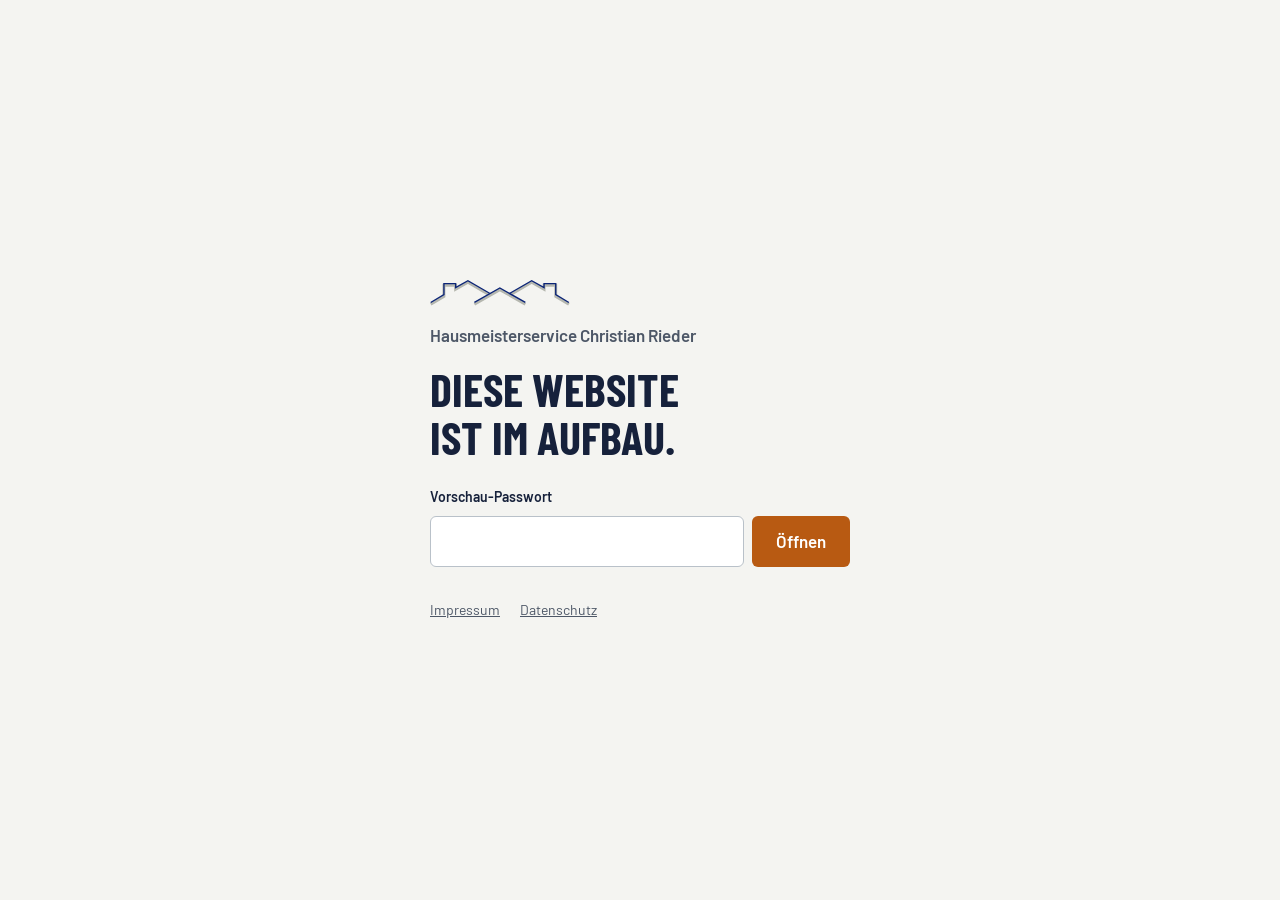
==== index.html @ c17fe30c "Grünpflege: kleinere Gartenarbeiten ergänzt (Beete, Kiesstreifen, Rasenkanten) Co-Authored-By: Claud" ====
<!DOCTYPE html>
<html lang="de">
<head>
  <meta charset="UTF-8">
  <meta name="viewport" content="width=device-width, initial-scale=1, viewport-fit=cover">
  <title>Hausmeisterservice Christian Rieder – Sonthofen</title>
  <!-- VORSCHAU-MODUS: Seite ist hinter der Sperrseite und nicht in Google. Zum Freischalten: noindex-Zeile und Sperrseite entfernen (siehe README). -->
  <meta name="robots" content="noindex, nofollow">
  <script>
    (function () {
      var root = document.documentElement;
      // Sperrseite: einmal entsperrt, merkt sich der Browser das
      try { if (localStorage.getItem("preview-ok") !== "1") root.classList.add("locked"); }
      catch (e) { root.classList.add("locked"); }
      // Saison vor dem ersten Zeichnen setzen: Oktober = Vorsaison Winter, Nov–März = Winter, April–Sept. = Sommer
      var m = new Date().getMonth() + 1;
      root.dataset.season = m === 10 ? "pre" : (m >= 11 || m <= 3) ? "winter" : "summer";
    })();
  </script>
  <meta name="description" content="Christian Rieder, Hausmeisterservice in Sonthofen: Winterdienst, Grünpflege, Hausmeisterdienste, Objektbetreuung sowie Be- und Entsorgung. Fester Ansprechpartner vor Ort.">
  <link rel="canonical" href="https://hausmeister-rieder.de/">
  <meta property="og:type" content="website">
  <meta property="og:locale" content="de_DE">
  <meta property="og:title" content="Hausmeisterservice Christian Rieder – Sonthofen">
  <meta property="og:description" content="Winterdienst, Grünpflege, Hausmeisterdienste und Objektbetreuung in Sonthofen. Fester Ansprechpartner vor Ort.">
  <meta property="og:url" content="https://hausmeister-rieder.de/">
  <meta name="theme-color" content="#283764">
  <link rel="icon" href="img/favicon.svg" type="image/svg+xml">
  <link rel="preload" href="fonts/barlow-condensed-latin-700-normal.woff2" as="font" type="font/woff2" crossorigin>
  <link rel="preload" href="fonts/barlow-latin-800-normal.woff2" as="font" type="font/woff2" crossorigin>
  <link rel="preload" href="fonts/barlow-latin-400-normal.woff2" as="font" type="font/woff2" crossorigin>
  <link rel="stylesheet" href="css/style.css?v=20261015c">
  <script type="application/ld+json">
  {
    "@context": "https://schema.org",
    "@type": "HomeAndConstructionBusiness",
    "name": "Hausmeisterservice Christian Rieder",
    "founder": { "@type": "Person", "name": "Christian Rieder" },
    "url": "https://hausmeister-rieder.de/",
    "telephone": "+49 1523 1821919",
    "email": "info@hausmeister-rieder.de",
    "address": {
      "@type": "PostalAddress",
      "streetAddress": "Vordere Burgauffahrt 11",
      "postalCode": "87527",
      "addressLocality": "Sonthofen",
      "addressRegion": "Bayern",
      "addressCountry": "DE"
    },
    "areaServed": ["Sonthofen", "Hofen"],
    "knowsAbout": ["Hausmeisterdienste", "Winterdienst", "Grünpflege", "Objektbetreuung", "Entrümpelung"]
  }
  </script>
</head>
<body>

<!-- Wiederverwendbare Symbole -->
<svg class="sprite" width="0" height="0" style="position:absolute" aria-hidden="true">
  <symbol id="i-phone" viewBox="0 0 24 24"><path fill="currentColor" d="M6.6 10.8a15.1 15.1 0 0 0 6.6 6.6l2.2-2.2a1 1 0 0 1 1-.25 11.4 11.4 0 0 0 3.6.57 1 1 0 0 1 1 1V20a1 1 0 0 1-1 1A17 17 0 0 1 3 4a1 1 0 0 1 1-1h3.5a1 1 0 0 1 1 1c0 1.25.2 2.45.57 3.57a1 1 0 0 1-.25 1z"/></symbol>
  <symbol id="i-mail" viewBox="0 0 24 24"><path fill="currentColor" d="M20 4H4a2 2 0 0 0-2 2v12a2 2 0 0 0 2 2h16a2 2 0 0 0 2-2V6a2 2 0 0 0-2-2zm0 4-8 5-8-5V6l8 5 8-5z"/></symbol>
  <symbol id="check" viewBox="0 0 24 24"><path fill="none" stroke="currentColor" stroke-width="3" stroke-linecap="round" stroke-linejoin="round" d="M4.5 12.5c1.6 1.4 3 3 4.2 5.1C11.6 11.4 15 7.6 20 4.6"/></symbol>
</svg>

<!-- Sperrseite (Vorschau-Modus) -->
<div id="gate" role="dialog" aria-labelledby="gate-title">
  <div class="gate-box">
    <img class="gate-roofs" src="img/logo-roofs.svg" alt="" width="164" height="30">
    <p class="gate-name">Hausmeisterservice Christian Rieder</p>
    <h1 id="gate-title">Diese Website ist im Aufbau.</h1>
    <form id="gate-form" autocomplete="off">
      <label for="gate-pw">Vorschau-Passwort</label>
      <div class="gate-row">
        <input id="gate-pw" type="password" required>
        <button class="btn btn-call" type="submit">Öffnen</button>
      </div>
      <p id="gate-msg" class="gate-msg" hidden>Das Passwort stimmt nicht.</p>
    </form>
    <nav class="gate-legal" aria-label="Rechtliches"><a href="impressum.html">Impressum</a><a href="datenschutz.html">Datenschutz</a></nav>
  </div>
</div>

<header class="top">
  <a class="logo" href="/" aria-label="Hausmeisterservice Christian Rieder, zur Startseite">
    <img class="logo-roofs" src="img/logo-roofs.svg" alt="" width="164" height="30">
    <span class="logo-word">Hausmeisterservice</span>
    <span class="logo-name">Christian Rieder</span>
  </a>
  <nav class="links" aria-label="Hauptnavigation">
    <a href="#leistungen">Leistungen</a>
    <a href="#ablauf">Ablauf</a>
    <a href="#sonthofen">Sonthofen</a>
    <a href="#kontakt">Kontakt</a>
  </nav>
  <a class="top-phone" href="tel:+4915231821919"><small>Direkt anrufen</small>01523 1821919</a>
</header>

<main>
  <section class="hero">
    <div>
      <p class="eyebrow">
        <span class="s-winter">Winterdienst in Sonthofen</span>
        <span class="s-pre">Jetzt den Winterdienst vereinbaren</span>
        <span class="s-summer">Grünpflege in Sonthofen</span>
      </p>
      <h1>Ihr Hausmeister<em>in Sonthofen.</em></h1>
      <p class="hero-lead">Ich bin Christian Rieder und kümmere mich in Sonthofen um Häuser, Gärten und Einfahrten, vom Winterdienst bis zur Heckenpflege.</p>
      <div class="actions">
        <a class="btn btn-call" href="tel:+4915231821919"><svg aria-hidden="true"><use href="#i-phone"/></svg>Jetzt anrufen</a>
        <a class="btn btn-ghost" href="#leistungen">Leistungen ansehen</a>
      </div>
      <ul class="facts">
        <li>Seit 2015 in Sonthofen im Einsatz</li>
        <li>Fester Ansprechpartner</li>
        <li>Winterdienst 7 Tage die Woche</li>
        <li>Angebot nach Besichtigung</li>
      </ul>
    </div>
    <aside class="hero-card" aria-label="Kontakt">
      <dl>
        <div><dt>Telefon</dt><dd><a href="tel:+4915231821919">01523 1821919</a></dd></div>
        <div><dt>E-Mail</dt><dd><a href="mailto:info@hausmeister-rieder.de">info@hausmeister-rieder.de</a></dd></div>
      </dl>
      <p class="note">
        <span class="s-winter">Im Winter bin ich früh unterwegs. Wenn ich gerade räume, rufe ich zurück.</span>
        <span class="s-pre">Für den kommenden Winter nehme ich jetzt noch Objekte in Sonthofen auf.</span>
        <span class="s-summer">Wenn ich gerade im Einsatz bin, rufe ich zurück.</span>
      </p>
    </aside>
  </section>

  <!-- Der Grünten (Hausberg von Sonthofen) als Skizze: Jägerdenkmal links, Sendemast rechts -->
  <figure class="gruenten">
    <img src="img/gruenten.webp" alt="" width="1600" height="258" decoding="async">
  </figure>

  <section class="block" id="leistungen">
    <div class="section-head">
      <h2>Meine Leistungen</h2>
      <p>Jedes Grundstück ist anders. Deshalb schaue ich mir Ihr Objekt vor Ort an und mache Ihnen danach ein Angebot, das zu Fläche und Aufwand passt.</p>
    </div>

    <div class="protocol">
      <div class="protocol-head">
        <p class="protocol-title">Leistungsprotokoll</p>
        <dl class="protocol-fields">
          <div><dt>Ort</dt><dd>Sonthofen</dd></div>
        </dl>
      </div>
      <ol class="protocol-rows">
        <li class="prow" data-months="11,12,1,2,3,4">
          <svg class="tick" aria-hidden="true"><use href="#check"/></svg>
          <div class="prow-main">
            <h3>Winterdienst</h3>
            <p>Räumen von Gehwegen, Zufahrten und Parkplätzen, 7 Tage die Woche. Mit Vertrag bin ich bei Schneefall schnell vor Ort. Streuen auf Wunsch, wird gesondert berechnet. Am besten vor Saisonbeginn vereinbaren.</p>
          </div>
          <p class="prow-season"><span class="now">jetzt</span>Nov – Apr</p>
        </li>
        <li class="prow" data-months="4,5,6,7,8,9,10">
          <svg class="tick" aria-hidden="true"><use href="#check"/></svg>
          <div class="prow-main">
            <h3>Grünpflege</h3>
            <p>Rasenmähen mit Kantenschnitt, Hecken-, Baum- und Formschnitt, Beetpflege, Laub und Grünschnitt-Entsorgung. Dazu kleinere Gartenarbeiten wie Beete anlegen, Kiesstreifen und Rasenkanten.</p>
          </div>
          <p class="prow-season"><span class="now">jetzt</span>Apr – Okt</p>
        </li>
        <li class="prow" data-months="all">
          <svg class="tick" aria-hidden="true"><use href="#check"/></svg>
          <div class="prow-main">
            <h3>Hausmeisterdienste</h3>
            <p>Kleinreparaturen, Montagen, Kontrollgänge, Mülltonnen raus- und reinstellen.</p>
          </div>
          <p class="prow-season">ganzjährig</p>
        </li>
        <li class="prow" data-months="all">
          <svg class="tick" aria-hidden="true"><use href="#check"/></svg>
          <div class="prow-main">
            <h3>Objektbetreuung</h3>
            <p>Hausbegehungen mit Protokoll, Treppenhausreinigung, Schlüsselübergabe für Ferienwohnungen.</p>
          </div>
          <p class="prow-season">ganzjährig</p>
        </li>
        <li class="prow" data-months="all">
          <svg class="tick" aria-hidden="true"><use href="#check"/></svg>
          <div class="prow-main">
            <h3>Be- &amp; Entsorgung</h3>
            <p>Entrümpelung von Keller, Dachboden und Garage, Abtransport zum Wertstoffhof, Materialtransporte.</p>
          </div>
          <p class="prow-season">ganzjährig</p>
        </li>
      </ol>
      <div class="protocol-foot">
        <p>Preis: nach Besichtigung vor Ort</p>
      </div>
    </div>
  </section>

  <section class="block tight" id="ablauf">
    <div class="section-head">
      <h2>So läuft es ab</h2>
      <p>Vom ersten Anruf bis zum Angebot in drei Schritten.</p>
    </div>
    <ol class="steps">
      <li><h3>Anrufen</h3><p>Sie erzählen mir kurz, worum es geht und wo das Objekt liegt.</p></li>
      <li><h3>Besichtigung</h3><p>Ich schaue mir Grundstück oder Gebäude vor Ort an, und wir klären alle Details.</p></li>
      <li><h3>Angebot</h3><p>Sie bekommen von mir ein Angebot, das zu Ihrem Objekt passt. Einmalig oder regelmäßig.</p></li>
    </ol>
  </section>

  <section class="block tight">
    <div class="section-head">
      <h2>Für wen ich arbeite</h2>
      <p>Vom Einfamilienhaus bis zur Wohnanlage: Ich passe den Umfang an das Objekt an, nicht umgekehrt.</p>
    </div>
    <div class="audience">
      <div class="aud"><h3>Ferienwohnungen</h3><p>Schlüsselübergabe, Kontrollgänge zwischen den Gästen und Winterdienst, auch wenn Sie selbst nicht vor Ort sind.</p></div>
      <div class="aud"><h3>Hausverwaltungen</h3><p>Ein fester Ansprechpartner, regelmäßige Betreuung per Vertrag und Protokolle für Ihre Objekte in Sonthofen.</p></div>
      <div class="aud"><h3>Privathaushalte</h3><p>Rasen, Hecke, Schnee oder die Lampe im Flur. Auch kleine Aufträge übernehme ich.</p></div>
      <div class="aud"><h3>Gewerbe</h3><p>Außenanlagen, Parkplätze und Zufahrten gepflegt und im Winter rechtzeitig geräumt.</p></div>
    </div>
  </section>

  <section class="block tight" id="sonthofen">
    <div class="area">
      <div>
        <h2>Unterwegs in Sonthofen</h2>
        <ul class="towns">
          <li class="home">Sonthofen</li>
          <li>Hofen</li>
          <li>nähere Umgebung</li>
        </ul>
      </div>
      <div class="area-text">
        <p><strong>Ich arbeite in Sonthofen, der südlichsten Stadt Deutschlands.</strong> Kurze Wege heißen schnelle Einsätze, gerade im Winter, wenn morgens geräumt sein muss.</p>
        <p>Ihr Objekt liegt etwas weiter weg? Rufen Sie an. Ob sich die Anfahrt lohnt, klären wir dann direkt am Telefon.</p>
      </div>
    </div>
  </section>

  <section class="block tight" id="kontakt">
    <div class="contact">
      <div>
        <h2>Kurz anrufen, dann klären wir das.</h2>
        <p class="lead">Am schnellsten erreichen Sie mich telefonisch. Gern auch per E-Mail mit ein paar Sätzen zu Ihrem Objekt.</p>
        <div class="actions">
          <a class="btn btn-call" href="tel:+4915231821919"><svg aria-hidden="true"><use href="#i-phone"/></svg>Anrufen</a>
          <a class="btn btn-ghost" href="mailto:info@hausmeister-rieder.de?subject=Anfrage%20%C3%BCber%20die%20Website"><svg aria-hidden="true"><use href="#i-mail"/></svg>E-Mail schreiben</a>
        </div>
      </div>
      <dl>
        <div><dt>Telefon</dt><dd><a href="tel:+4915231821919">01523 1821919</a></dd></div>
        <div><dt>E-Mail</dt><dd><a href="mailto:info@hausmeister-rieder.de">info@hausmeister-rieder.de</a></dd></div>
        <div><dt>Anschrift</dt><dd class="small">Christian Rieder<br>Vordere Burgauffahrt 11<br>87527 Sonthofen</dd></div>
      </dl>
    </div>
  </section>
</main>

<footer class="site">
  <span>© <span id="year">2026</span> Hausmeisterservice Christian Rieder · Sonthofen</span>
  <nav aria-label="Rechtliches"><a href="impressum.html">Impressum</a><a href="datenschutz.html">Datenschutz</a></nav>
</footer>

<div class="callbar">
  <a class="btn btn-call" href="tel:+4915231821919"><svg aria-hidden="true"><use href="#i-phone"/></svg>Anrufen</a>
  <a class="btn btn-ghost" href="mailto:info@hausmeister-rieder.de?subject=Anfrage%20%C3%BCber%20die%20Website"><svg aria-hidden="true"><use href="#i-mail"/></svg>E-Mail</a>
</div>

<script>
  // Leistungen, die gerade Saison haben, im Protokoll mit „jetzt“ markieren
  const month = new Date().getMonth() + 1;
  for (const row of document.querySelectorAll(".prow")) {
    const months = row.dataset.months;
    if (months !== "all" && months.split(",").map(Number).includes(month)) row.classList.add("in-season");
  }
  document.getElementById("year").textContent = new Date().getFullYear();

  // Sperrseite: einfacher Hash, damit das Passwort nicht im Klartext im Quelltext steht.
  // Kein echter Zugriffsschutz – hält nur zufällige Besucher fern.
  const GATE_HASH = 1290934104; // Passwort ändern: siehe README
  const hash = s => [...s].reduce((h, c) => Math.imul(h ^ c.charCodeAt(0), 16777619) >>> 0, 2166136261);
  document.getElementById("gate-form").addEventListener("submit", e => {
    e.preventDefault();
    const pw = document.getElementById("gate-pw").value.trim();
    if (hash(pw) === GATE_HASH) {
      try { localStorage.setItem("preview-ok", "1"); } catch (err) {}
      document.documentElement.classList.remove("locked");
    } else {
      document.getElementById("gate-msg").hidden = false;
    }
  });
</script>
</body>
</html>
---- css/style.css ----
/* Schriften lokal gehostet (keine Verbindung zu Google, DSGVO) – Lizenz: fonts/OFL.txt */
@font-face { font-family: "Barlow"; font-weight: 400; font-style: normal; font-display: swap; src: url("../fonts/barlow-latin-400-normal.woff2") format("woff2"); }
@font-face { font-family: "Barlow"; font-weight: 500; font-style: normal; font-display: swap; src: url("../fonts/barlow-latin-500-normal.woff2") format("woff2"); }
@font-face { font-family: "Barlow"; font-weight: 600; font-style: normal; font-display: swap; src: url("../fonts/barlow-latin-600-normal.woff2") format("woff2"); }
@font-face { font-family: "Barlow"; font-weight: 800; font-style: normal; font-display: swap; src: url("../fonts/barlow-latin-800-normal.woff2") format("woff2"); }
@font-face { font-family: "Barlow Condensed"; font-weight: 600; font-style: normal; font-display: swap; src: url("../fonts/barlow-condensed-latin-600-normal.woff2") format("woff2"); }
@font-face { font-family: "Barlow Condensed"; font-weight: 700; font-style: normal; font-display: swap; src: url("../fonts/barlow-condensed-latin-700-normal.woff2") format("woff2"); }

:root {
  color-scheme: light;
  /* Farben aus dem Firmenlogo: Logo-Blau (exakt, für Schrift/Linien) + gedämpfte Variante für große Flächen + Dachgrau */
  --logo-blue: #0c2577;   /* exakt aus dem Firmenlogo, nur für den Logo-Schriftzug */
  --brand: #283764;       /* gedämpftes Logo-Blau für Flächen, Überschriften, Akzente */
  --roof-grey: #b5b7af;
  --sketch: #4d5a73;
  --ink: #16213b;
  --paper: #f4f4f1;
  --surface: #ffffff;
  --sheet: #fffdf8;
  --sheet-line: #d6d2c6;
  --signal: #b85a12;
  --signal-hover: #a34f0f;
  --muted: #4d5767;
  --muted-on-dark: #b9c3e0;
  --line: #d8dcd6;
  --display: "Barlow Condensed", "Arial Narrow", "Roboto Condensed", sans-serif;
  --body: "Barlow", "Segoe UI", system-ui, sans-serif;
  --wrap: 1120px;
}

* { box-sizing: border-box; }
html { scroll-behavior: smooth; }
body {
  margin: 0;
  background: var(--paper);
  color: var(--ink);
  font: 400 17px/1.6 var(--body);
  padding-inline: 16px;
}
h1, h2, h3 { font-family: var(--display); font-weight: 700; line-height: 1.05; margin: 0; text-wrap: balance; }
p { margin: 0; }
a { color: inherit; }
img { max-width: 100%; }
:focus-visible { outline: 3px solid var(--signal); outline-offset: 3px; border-radius: 4px; }

/* Saisonabhängige Inhalte: Saison wird im <head> gesetzt, ohne JS gilt Winter */
.s-winter, .s-pre, .s-summer { display: none; }
html:not([data-season]) .s-winter,
html[data-season="winter"] .s-winter,
html[data-season="pre"] .s-pre,
html[data-season="summer"] .s-summer { display: inline; }

/* ===== Kopfzeile mit Firmenlogo ===== */
header.top {
  max-width: var(--wrap); margin: 0 auto;
  display: flex; align-items: center; justify-content: space-between; gap: 16px;
  padding-block: 16px; border-bottom: 1px solid var(--line);
}
.logo { display: inline-grid; justify-items: center; text-decoration: none; line-height: 1; }
.logo-roofs { width: 150px; height: auto; margin-bottom: 7px; }
.logo-word { font: 800 21px/1 var(--body); color: #000; letter-spacing: -.01em; }
.logo-name { font: 800 17px/1.15 var(--body); color: var(--logo-blue); }
nav.links { display: flex; gap: 24px; font-weight: 500; font-size: 15px; }
nav.links a { text-decoration: none; color: var(--muted); }
nav.links a:hover { color: var(--brand); }
.top-phone { font-family: var(--display); font-size: 22px; font-weight: 700; text-decoration: none; white-space: nowrap; text-align: right; color: var(--brand); }
.top-phone small { display: block; font-family: var(--body); font-size: 12px; font-weight: 500; color: var(--muted); letter-spacing: .06em; text-transform: uppercase; }

/* ===== Hero ===== */
.hero {
  max-width: var(--wrap); margin: 0 auto;
  display: grid; grid-template-columns: 1.2fr 1fr; gap: 48px; align-items: center;
  padding-block: 56px 40px;
}
.eyebrow { font-size: 13px; font-weight: 600; letter-spacing: .12em; text-transform: uppercase; color: var(--brand); margin-bottom: 14px; }
.hero h1 { font-size: clamp(44px, 6.4vw, 76px); text-transform: uppercase; }
.hero h1 em { font-style: normal; color: var(--brand); display: block; }
.hero-lead { font-size: 19px; color: var(--muted); max-width: 33em; margin-top: 20px; }
.actions { display: flex; flex-wrap: wrap; gap: 12px; margin-top: 28px; }
.btn {
  display: inline-flex; align-items: center; gap: 10px;
  font: 600 17px/1 var(--body); text-decoration: none; cursor: pointer;
  padding: 15px 22px; border-radius: 6px; border: 2px solid transparent;
}
.btn svg { width: 18px; height: 18px; flex: none; }
.btn-call { background: var(--signal); color: #fff; }
.btn-call:hover { background: var(--signal-hover); }
.btn-ghost { border-color: var(--brand); color: var(--brand); background: transparent; }
.btn-ghost:hover { background: var(--brand); color: #fff; }
.facts { display: flex; flex-wrap: wrap; gap: 8px 22px; margin: 28px 0 0; padding: 0; list-style: none; font-size: 15px; font-weight: 500; }
.facts li { display: flex; align-items: center; gap: 8px; }
.facts li::before { content: ""; width: 8px; height: 8px; background: var(--brand); border-radius: 50%; }

/* Kontaktkarte im Hero (statt Foto, bis echte Bilder da sind) */
.hero-card {
  background: var(--brand); color: #fff; border-radius: 10px;
  padding: 32px; box-shadow: 14px 14px 0 var(--roof-grey);
  display: grid; gap: 22px;
}
.hero-card dl { margin: 0; display: grid; gap: 16px; }
.hero-card dt { font-size: 12px; font-weight: 600; letter-spacing: .1em; text-transform: uppercase; color: var(--muted-on-dark); }
.hero-card dd { margin: 2px 0 0; font-family: var(--display); font-size: 30px; font-weight: 600; line-height: 1.15; overflow-wrap: anywhere; }
.hero-card dd a { text-decoration: none; }
.hero-card dd a:hover { text-decoration: underline; }
.hero-card .note { font-size: 15px; color: var(--muted-on-dark); border-top: 1px solid rgba(255,255,255,.18); padding-top: 18px; }

/* Grünten-Silhouette: randlos, Schneekappe nur im Winter/Vorwinter */
.gruenten { max-width: var(--wrap); margin: 0 auto; }
.gruenten img { display: block; width: 100%; height: auto; }

/* ===== Abschnitte ===== */
section.block { max-width: var(--wrap); margin: 0 auto; padding-block: 64px; }
section.block.tight { padding-top: 0; }
.section-head { display: grid; grid-template-columns: 1fr 1.2fr; gap: 24px 48px; align-items: end; margin-bottom: 36px; }
.section-head h2, .area h2 { font-size: clamp(34px, 4.4vw, 50px); text-transform: uppercase; }
.section-head p { color: var(--muted); max-width: 36em; }

/* Leistungen als Protokollblatt (wie ein Kontrollgang-Laufzettel) */
.protocol {
  position: relative; background: var(--sheet); border: 1px solid var(--sheet-line); border-radius: 4px;
  box-shadow: 0 18px 30px -22px rgba(22, 33, 59, .45);
  margin-top: 14px;
}
.protocol::before { /* Klemme des Klemmbretts */
  content: ""; position: absolute; top: -13px; left: calc(50% - 64px); width: 128px; height: 24px;
  background: linear-gradient(#aab0b6, #8d949b); border-radius: 6px 6px 3px 3px;
  box-shadow: inset 0 1px 0 rgba(255,255,255,.5);
}
.protocol-head {
  display: flex; justify-content: space-between; align-items: flex-end; gap: 12px 24px; flex-wrap: wrap;
  padding: 34px 28px 14px; border-bottom: 2px solid var(--ink);
}
.protocol-title { font-family: var(--display); font-weight: 700; font-size: 30px; text-transform: uppercase; letter-spacing: .05em; }
.protocol-fields { display: flex; flex-wrap: wrap; gap: 12px 28px; margin: 0; }
.protocol-fields dt { font-size: 11px; font-weight: 600; letter-spacing: .1em; text-transform: uppercase; color: var(--muted); }
.protocol-fields dd { margin: 0; min-width: 150px; font-weight: 600; color: var(--brand); border-bottom: 1px solid var(--sheet-line); padding-bottom: 2px; }
.protocol-rows { list-style: none; margin: 0; padding: 0 28px; }
.prow {
  display: grid; grid-template-columns: 30px 1fr 120px; gap: 4px 18px; align-items: start;
  padding: 20px 0; border-bottom: 1px dashed var(--sheet-line);
}
.tick { width: 28px; height: 28px; margin-top: 2px; padding: 2px; border: 2px solid var(--ink); border-radius: 3px; background: #fff; color: var(--brand); }
.prow h3 { font-size: 27px; }
.prow-main p { color: var(--muted); margin-top: 4px; max-width: 60ch; }
.prow-season {
  display: flex; flex-direction: column; align-items: flex-end; gap: 6px;
  font-size: 14px; font-weight: 600; color: var(--muted); font-variant-numeric: tabular-nums; padding-top: 6px;
}
.now { display: none; background: var(--signal); color: #fff; font-size: 11px; font-weight: 600; text-transform: uppercase; letter-spacing: .08em; padding: 3px 9px; border-radius: 999px; }
.prow.in-season .now { display: inline-block; }
.protocol-foot {
  display: flex; justify-content: space-between; align-items: flex-end; gap: 16px; flex-wrap: wrap;
  padding: 20px 28px 26px; font-weight: 600;
}

/* Zielgruppen */
.audience { display: grid; grid-template-columns: repeat(4, 1fr); gap: 16px; }
.aud { background: var(--surface); border: 1px solid var(--line); border-radius: 10px; padding: 22px; display: flex; flex-direction: column; gap: 10px; }
.aud h3 { font-size: 24px; }
.aud p { color: var(--muted); font-size: 15px; }

/* Ablauf */
.steps { display: grid; grid-template-columns: repeat(3, 1fr); gap: 16px; list-style: none; padding: 0; margin: 0; counter-reset: step; }
.steps li { counter-increment: step; border-top: 3px solid var(--brand); padding-top: 16px; }
.steps li::before { content: counter(step); font-family: var(--display); font-weight: 700; font-size: 40px; line-height: 1; color: var(--signal); display: block; margin-bottom: 8px; }
.steps h3 { font-size: 24px; margin-bottom: 6px; }
.steps p { color: var(--muted); font-size: 15px; }

/* Sonthofen */
.area { display: grid; grid-template-columns: 1fr 1fr; gap: 40px; align-items: start; }
.towns { display: flex; flex-wrap: wrap; gap: 8px; list-style: none; padding: 0; margin: 20px 0 0; }
.towns li { border: 1px solid var(--brand); border-radius: 999px; padding: 6px 14px; font-weight: 500; font-size: 15px; }
.towns li.home { background: var(--brand); color: #fff; }
.area-text { border-left: 4px solid var(--brand); padding-left: 20px; display: grid; gap: 10px; color: var(--muted); }
.area-text strong { color: var(--ink); }

/* Kontakt */
.contact { background: var(--brand); color: #fff; border-radius: 12px; padding: 40px; display: grid; grid-template-columns: 1.1fr 1fr; gap: 40px; align-items: center; }
.contact h2 { font-size: clamp(34px, 4.4vw, 50px); text-transform: uppercase; }
.contact .lead { color: var(--muted-on-dark); margin-top: 12px; max-width: 32em; }
.contact .actions { margin-top: 24px; }
.contact .btn-ghost { border-color: #fff; color: #fff; }
.contact .btn-ghost:hover { background: #fff; color: var(--brand); }
.contact dl { margin: 0; display: grid; gap: 16px; }
.contact dt { font-size: 12px; font-weight: 600; letter-spacing: .1em; text-transform: uppercase; color: var(--muted-on-dark); }
.contact dd { margin: 2px 0 0; font-family: var(--display); font-size: 26px; font-weight: 600; overflow-wrap: anywhere; }
.contact dd a { text-decoration: none; }
.contact dd.small { font-family: var(--body); font-size: 17px; font-weight: 500; }

/* Rechtstexte */
.legal { max-width: 760px; margin: 0 auto; padding-block: 48px 32px; }
.legal h1 { font-size: clamp(38px, 5vw, 56px); text-transform: uppercase; margin-bottom: 28px; }
.legal h2 { font-size: 26px; margin: 32px 0 10px; }
.legal p, .legal ul { margin: 0 0 12px; }
.legal ul { padding-left: 1.2em; }
.legal address { font-style: normal; }
.legal .back { display: inline-block; margin-bottom: 24px; font-weight: 600; text-decoration: none; color: var(--muted); }
.legal .back:hover { color: var(--brand); }

/* Sperrseite (Vorschau-Modus) */
#gate { display: none; }
html.locked body > *:not(#gate):not(.sprite) { display: none !important; }
html.locked #gate { display: grid; place-items: center; min-height: 100vh; min-height: 100dvh; padding-block: 32px; }
.gate-box { width: 100%; max-width: 420px; display: grid; gap: 16px; }
.gate-roofs { width: 140px; height: auto; }
.gate-name { font-weight: 600; color: var(--muted); }
.gate-box h1 { font-size: clamp(34px, 8vw, 46px); text-transform: uppercase; }
#gate-form { display: grid; gap: 8px; margin-top: 8px; }
#gate-form label { font-size: 14px; font-weight: 600; }
.gate-row { display: flex; gap: 8px; }
.gate-row input { flex: 1; min-width: 0; font: 400 17px/1.4 var(--body); color: var(--ink); border: 1px solid #b9c1c9; border-radius: 6px; padding: 12px; background: #fff; }
.gate-msg { color: #a33a1c; font-size: 14px; font-weight: 600; }
.gate-legal { display: flex; gap: 20px; font-size: 14px; color: var(--muted); margin-top: 16px; }

/* Fußzeile */
footer.site { max-width: var(--wrap); margin: 64px auto 0; padding-block: 36px 110px; display: flex; flex-wrap: wrap; justify-content: space-between; gap: 16px; font-size: 14px; color: var(--muted); border-top: 1px solid var(--line); }
footer.site nav { display: flex; gap: 20px; }

/* Mobile Anrufleiste */
.callbar {
  display: none; position: fixed; left: 0; right: 0; bottom: 0; z-index: 10;
  padding: 10px 16px calc(10px + env(safe-area-inset-bottom, 0px));
  background: var(--surface); border-top: 1px solid var(--line); gap: 10px;
}
.callbar .btn { flex: 1; justify-content: center; }

@media (max-width: 900px) {
  nav.links { display: none; }
  .hero, .section-head, .area, .contact { grid-template-columns: 1fr; }
  .hero { padding-block: 32px 32px; gap: 36px; }
  .hero-card { box-shadow: 8px 8px 0 var(--roof-grey); }
  .audience { grid-template-columns: repeat(2, 1fr); }
  .steps { grid-template-columns: 1fr; }
  .contact { padding: 28px 20px; }
}
@media (max-width: 560px) {
  body { font-size: 16px; }
  .top-phone { display: none; }
  .logo-roofs { width: 124px; }
  .logo-word { font-size: 18px; }
  .logo-name { font-size: 15px; }
  .audience { grid-template-columns: 1fr; }
  .hero-card { padding: 24px; }
  .protocol-head, .protocol-foot { padding-inline: 16px; }
  .protocol-rows { padding-inline: 16px; }
  .prow { grid-template-columns: 28px 1fr; }
  .prow-season { grid-column: 2; flex-direction: row; align-items: center; padding-top: 2px; }
  .prow h3 { font-size: 24px; }
  .callbar { display: flex; }
  section.block { padding-block: 48px; }
  footer.site { padding-bottom: 120px; }
}
@media (prefers-reduced-motion: no-preference) {
  .btn { transition: background .15s, color .15s; }
}
@media (prefers-reduced-motion: reduce) {
  html { scroll-behavior: auto; }
}
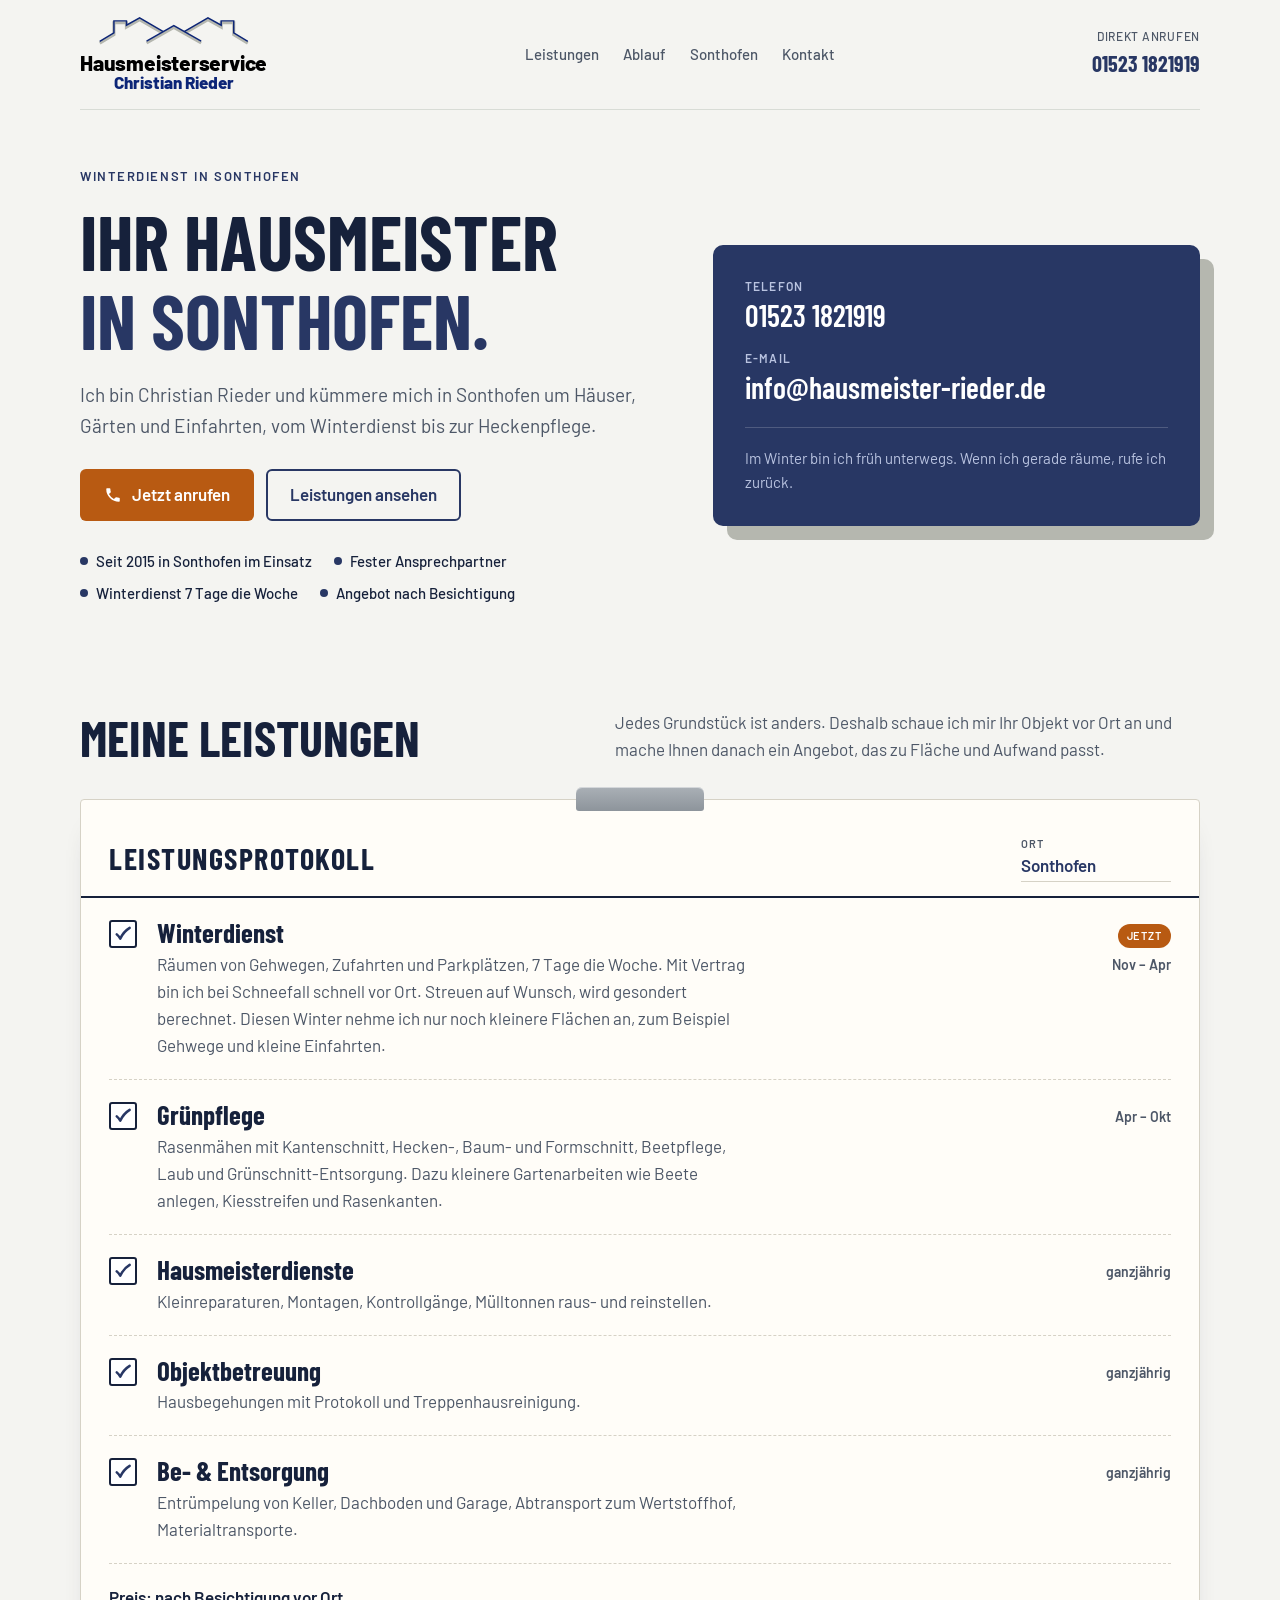
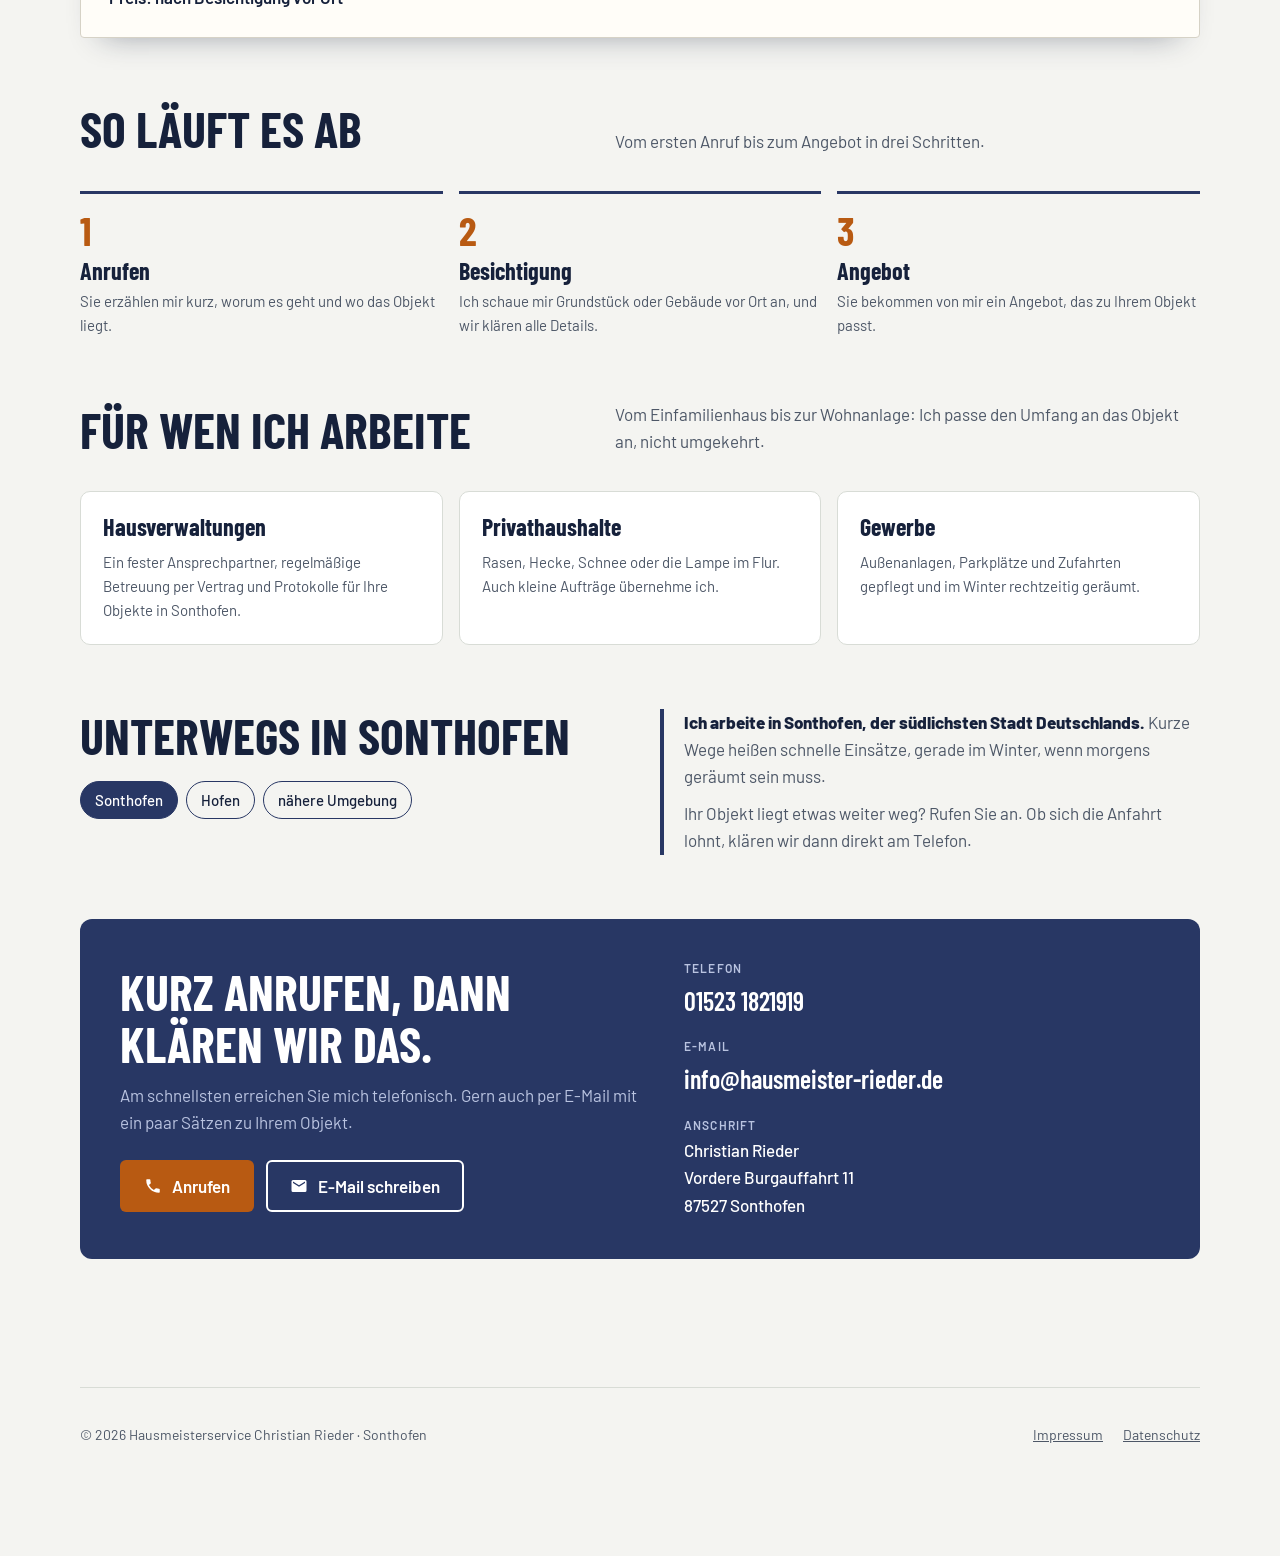
==== commit 84390ea8: "Go-live: Sperrseite und noindex entfernt - Vorschau-Sperrseite samt Skript und Styles entfernt - noi" ====
--- a/index.html
+++ b/index.html
@@ -4,17 +4,12 @@
   <meta charset="UTF-8">
   <meta name="viewport" content="width=device-width, initial-scale=1, viewport-fit=cover">
   <title>Hausmeisterservice Christian Rieder – Sonthofen</title>
-  <!-- VORSCHAU-MODUS: Seite ist hinter der Sperrseite und nicht in Google. Zum Freischalten: noindex-Zeile und Sperrseite entfernen (siehe README). -->
-  <meta name="robots" content="noindex, nofollow">
   <script>
     (function () {
       var root = document.documentElement;
-      // Sperrseite: einmal entsperrt, merkt sich der Browser das
-      try { if (localStorage.getItem("preview-ok") !== "1") root.classList.add("locked"); }
-      catch (e) { root.classList.add("locked"); }
-      // Saison vor dem ersten Zeichnen setzen: Oktober = Vorsaison Winter, Nov–März = Winter, April–Sept. = Sommer
+      // Saison vor dem ersten Zeichnen setzen: Nov–März = Winter, April–Okt. = Sommer
       var m = new Date().getMonth() + 1;
-      root.dataset.season = m === 10 ? "pre" : (m >= 11 || m <= 3) ? "winter" : "summer";
+      root.dataset.season = (m >= 11 || m <= 3) ? "winter" : "summer";
     })();
   </script>
   <meta name="description" content="Christian Rieder, Hausmeisterservice in Sonthofen: Winterdienst, Grünpflege, Hausmeisterdienste, Objektbetreuung sowie Be- und Entsorgung. Fester Ansprechpartner vor Ort.">
@@ -29,7 +24,7 @@
   <link rel="preload" href="fonts/barlow-condensed-latin-700-normal.woff2" as="font" type="font/woff2" crossorigin>
   <link rel="preload" href="fonts/barlow-latin-800-normal.woff2" as="font" type="font/woff2" crossorigin>
   <link rel="preload" href="fonts/barlow-latin-400-normal.woff2" as="font" type="font/woff2" crossorigin>
-  <link rel="stylesheet" href="css/style.css?v=20261015c">
+  <link rel="stylesheet" href="css/style.css?v=20261025b">
   <script type="application/ld+json">
   {
     "@context": "https://schema.org",
@@ -61,24 +56,6 @@
   <symbol id="check" viewBox="0 0 24 24"><path fill="none" stroke="currentColor" stroke-width="3" stroke-linecap="round" stroke-linejoin="round" d="M4.5 12.5c1.6 1.4 3 3 4.2 5.1C11.6 11.4 15 7.6 20 4.6"/></symbol>
 </svg>
 
-<!-- Sperrseite (Vorschau-Modus) -->
-<div id="gate" role="dialog" aria-labelledby="gate-title">
-  <div class="gate-box">
-    <img class="gate-roofs" src="img/logo-roofs.svg" alt="" width="164" height="30">
-    <p class="gate-name">Hausmeisterservice Christian Rieder</p>
-    <h1 id="gate-title">Diese Website ist im Aufbau.</h1>
-    <form id="gate-form" autocomplete="off">
-      <label for="gate-pw">Vorschau-Passwort</label>
-      <div class="gate-row">
-        <input id="gate-pw" type="password" required>
-        <button class="btn btn-call" type="submit">Öffnen</button>
-      </div>
-      <p id="gate-msg" class="gate-msg" hidden>Das Passwort stimmt nicht.</p>
-    </form>
-    <nav class="gate-legal" aria-label="Rechtliches"><a href="impressum.html">Impressum</a><a href="datenschutz.html">Datenschutz</a></nav>
-  </div>
-</div>
-
 <header class="top">
   <a class="logo" href="/" aria-label="Hausmeisterservice Christian Rieder, zur Startseite">
     <img class="logo-roofs" src="img/logo-roofs.svg" alt="" width="164" height="30">
@@ -99,7 +76,6 @@
     <div>
       <p class="eyebrow">
         <span class="s-winter">Winterdienst in Sonthofen</span>
-        <span class="s-pre">Jetzt den Winterdienst vereinbaren</span>
         <span class="s-summer">Grünpflege in Sonthofen</span>
       </p>
       <h1>Ihr Hausmeister<em>in Sonthofen.</em></h1>
@@ -122,16 +98,11 @@
       </dl>
       <p class="note">
         <span class="s-winter">Im Winter bin ich früh unterwegs. Wenn ich gerade räume, rufe ich zurück.</span>
-        <span class="s-pre">Für den kommenden Winter nehme ich jetzt noch Objekte in Sonthofen auf.</span>
         <span class="s-summer">Wenn ich gerade im Einsatz bin, rufe ich zurück.</span>
       </p>
     </aside>
   </section>
 
-  <!-- Der Grünten (Hausberg von Sonthofen) als Skizze: Jägerdenkmal links, Sendemast rechts -->
-  <figure class="gruenten">
-    <img src="img/gruenten.webp" alt="" width="1600" height="258" decoding="async">
-  </figure>
 
   <section class="block" id="leistungen">
     <div class="section-head">
@@ -151,7 +122,7 @@
           <svg class="tick" aria-hidden="true"><use href="#check"/></svg>
           <div class="prow-main">
             <h3>Winterdienst</h3>
-            <p>Räumen von Gehwegen, Zufahrten und Parkplätzen, 7 Tage die Woche. Mit Vertrag bin ich bei Schneefall schnell vor Ort. Streuen auf Wunsch, wird gesondert berechnet. Am besten vor Saisonbeginn vereinbaren.</p>
+            <p>Räumen von Gehwegen, Zufahrten und Parkplätzen, 7 Tage die Woche. Mit Vertrag bin ich bei Schneefall schnell vor Ort. Streuen auf Wunsch, wird gesondert berechnet. Diesen Winter nehme ich nur noch kleinere Flächen an, zum Beispiel Gehwege und kleine Einfahrten.</p>
           </div>
           <p class="prow-season"><span class="now">jetzt</span>Nov – Apr</p>
         </li>
@@ -175,7 +146,7 @@
           <svg class="tick" aria-hidden="true"><use href="#check"/></svg>
           <div class="prow-main">
             <h3>Objektbetreuung</h3>
-            <p>Hausbegehungen mit Protokoll, Treppenhausreinigung, Schlüsselübergabe für Ferienwohnungen.</p>
+            <p>Hausbegehungen mit Protokoll und Treppenhausreinigung.</p>
           </div>
           <p class="prow-season">ganzjährig</p>
         </li>
@@ -202,7 +173,7 @@
     <ol class="steps">
       <li><h3>Anrufen</h3><p>Sie erzählen mir kurz, worum es geht und wo das Objekt liegt.</p></li>
       <li><h3>Besichtigung</h3><p>Ich schaue mir Grundstück oder Gebäude vor Ort an, und wir klären alle Details.</p></li>
-      <li><h3>Angebot</h3><p>Sie bekommen von mir ein Angebot, das zu Ihrem Objekt passt. Einmalig oder regelmäßig.</p></li>
+      <li><h3>Angebot</h3><p>Sie bekommen von mir ein Angebot, das zu Ihrem Objekt passt.</p></li>
     </ol>
   </section>
 
@@ -212,7 +183,6 @@
       <p>Vom Einfamilienhaus bis zur Wohnanlage: Ich passe den Umfang an das Objekt an, nicht umgekehrt.</p>
     </div>
     <div class="audience">
-      <div class="aud"><h3>Ferienwohnungen</h3><p>Schlüsselübergabe, Kontrollgänge zwischen den Gästen und Winterdienst, auch wenn Sie selbst nicht vor Ort sind.</p></div>
       <div class="aud"><h3>Hausverwaltungen</h3><p>Ein fester Ansprechpartner, regelmäßige Betreuung per Vertrag und Protokolle für Ihre Objekte in Sonthofen.</p></div>
       <div class="aud"><h3>Privathaushalte</h3><p>Rasen, Hecke, Schnee oder die Lampe im Flur. Auch kleine Aufträge übernehme ich.</p></div>
       <div class="aud"><h3>Gewerbe</h3><p>Außenanlagen, Parkplätze und Zufahrten gepflegt und im Winter rechtzeitig geräumt.</p></div>
@@ -274,20 +244,6 @@
   }
   document.getElementById("year").textContent = new Date().getFullYear();
 
-  // Sperrseite: einfacher Hash, damit das Passwort nicht im Klartext im Quelltext steht.
-  // Kein echter Zugriffsschutz – hält nur zufällige Besucher fern.
-  const GATE_HASH = 1290934104; // Passwort ändern: siehe README
-  const hash = s => [...s].reduce((h, c) => Math.imul(h ^ c.charCodeAt(0), 16777619) >>> 0, 2166136261);
-  document.getElementById("gate-form").addEventListener("submit", e => {
-    e.preventDefault();
-    const pw = document.getElementById("gate-pw").value.trim();
-    if (hash(pw) === GATE_HASH) {
-      try { localStorage.setItem("preview-ok", "1"); } catch (err) {}
-      document.documentElement.classList.remove("locked");
-    } else {
-      document.getElementById("gate-msg").hidden = false;
-    }
-  });
 </script>
 </body>
 </html>
--- a/css/style.css
+++ b/css/style.css
@@ -44,10 +44,9 @@
 :focus-visible { outline: 3px solid var(--signal); outline-offset: 3px; border-radius: 4px; }
 
 /* Saisonabhängige Inhalte: Saison wird im <head> gesetzt, ohne JS gilt Winter */
-.s-winter, .s-pre, .s-summer { display: none; }
+.s-winter, .s-summer { display: none; }
 html:not([data-season]) .s-winter,
 html[data-season="winter"] .s-winter,
-html[data-season="pre"] .s-pre,
 html[data-season="summer"] .s-summer { display: inline; }
 
 /* ===== Kopfzeile mit Firmenlogo ===== */
@@ -105,8 +104,6 @@
 .hero-card .note { font-size: 15px; color: var(--muted-on-dark); border-top: 1px solid rgba(255,255,255,.18); padding-top: 18px; }
 
 /* Grünten-Silhouette: randlos, Schneekappe nur im Winter/Vorwinter */
-.gruenten { max-width: var(--wrap); margin: 0 auto; }
-.gruenten img { display: block; width: 100%; height: auto; }
 
 /* ===== Abschnitte ===== */
 section.block { max-width: var(--wrap); margin: 0 auto; padding-block: 64px; }
@@ -154,7 +151,7 @@
 }
 
 /* Zielgruppen */
-.audience { display: grid; grid-template-columns: repeat(4, 1fr); gap: 16px; }
+.audience { display: grid; grid-template-columns: repeat(3, 1fr); gap: 16px; }
 .aud { background: var(--surface); border: 1px solid var(--line); border-radius: 10px; padding: 22px; display: flex; flex-direction: column; gap: 10px; }
 .aud h3 { font-size: 24px; }
 .aud p { color: var(--muted); font-size: 15px; }
@@ -197,21 +194,6 @@
 .legal .back { display: inline-block; margin-bottom: 24px; font-weight: 600; text-decoration: none; color: var(--muted); }
 .legal .back:hover { color: var(--brand); }
 
-/* Sperrseite (Vorschau-Modus) */
-#gate { display: none; }
-html.locked body > *:not(#gate):not(.sprite) { display: none !important; }
-html.locked #gate { display: grid; place-items: center; min-height: 100vh; min-height: 100dvh; padding-block: 32px; }
-.gate-box { width: 100%; max-width: 420px; display: grid; gap: 16px; }
-.gate-roofs { width: 140px; height: auto; }
-.gate-name { font-weight: 600; color: var(--muted); }
-.gate-box h1 { font-size: clamp(34px, 8vw, 46px); text-transform: uppercase; }
-#gate-form { display: grid; gap: 8px; margin-top: 8px; }
-#gate-form label { font-size: 14px; font-weight: 600; }
-.gate-row { display: flex; gap: 8px; }
-.gate-row input { flex: 1; min-width: 0; font: 400 17px/1.4 var(--body); color: var(--ink); border: 1px solid #b9c1c9; border-radius: 6px; padding: 12px; background: #fff; }
-.gate-msg { color: #a33a1c; font-size: 14px; font-weight: 600; }
-.gate-legal { display: flex; gap: 20px; font-size: 14px; color: var(--muted); margin-top: 16px; }
-
 /* Fußzeile */
 footer.site { max-width: var(--wrap); margin: 64px auto 0; padding-block: 36px 110px; display: flex; flex-wrap: wrap; justify-content: space-between; gap: 16px; font-size: 14px; color: var(--muted); border-top: 1px solid var(--line); }
 footer.site nav { display: flex; gap: 20px; }
@@ -229,7 +211,7 @@
   .hero, .section-head, .area, .contact { grid-template-columns: 1fr; }
   .hero { padding-block: 32px 32px; gap: 36px; }
   .hero-card { box-shadow: 8px 8px 0 var(--roof-grey); }
-  .audience { grid-template-columns: repeat(2, 1fr); }
+  .audience { grid-template-columns: 1fr; }
   .steps { grid-template-columns: 1fr; }
   .contact { padding: 28px 20px; }
 }
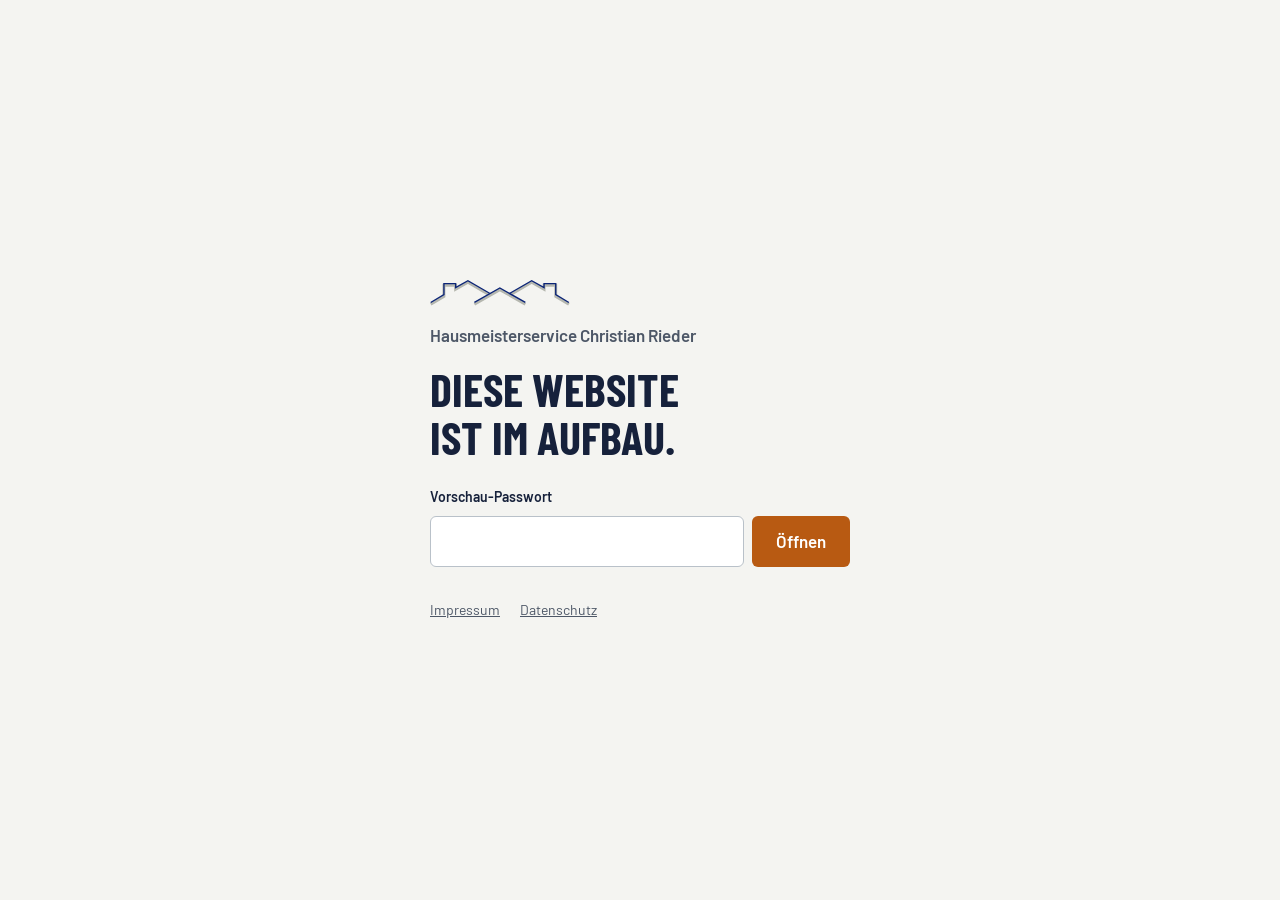
==== commit 5fc7957e: "Wieder in den Vorschau-Modus: Sperrseite und noindex zurück (Endabnahme durch den Inhaber) Co-Author" ====
--- a/index.html
+++ b/index.html
@@ -4,9 +4,14 @@
   <meta charset="UTF-8">
   <meta name="viewport" content="width=device-width, initial-scale=1, viewport-fit=cover">
   <title>Hausmeisterservice Christian Rieder – Sonthofen</title>
+  <!-- VORSCHAU-MODUS: Seite ist hinter der Sperrseite und nicht in Google. Zum Freischalten: noindex-Zeile und Sperrseite entfernen (siehe README). -->
+  <meta name="robots" content="noindex, nofollow">
   <script>
     (function () {
       var root = document.documentElement;
+      // Sperrseite: einmal entsperrt, merkt sich der Browser das
+      try { if (localStorage.getItem("preview-ok") !== "1") root.classList.add("locked"); }
+      catch (e) { root.classList.add("locked"); }
       // Saison vor dem ersten Zeichnen setzen: Nov–März = Winter, April–Okt. = Sommer
       var m = new Date().getMonth() + 1;
       root.dataset.season = (m >= 11 || m <= 3) ? "winter" : "summer";
@@ -24,7 +29,7 @@
   <link rel="preload" href="fonts/barlow-condensed-latin-700-normal.woff2" as="font" type="font/woff2" crossorigin>
   <link rel="preload" href="fonts/barlow-latin-800-normal.woff2" as="font" type="font/woff2" crossorigin>
   <link rel="preload" href="fonts/barlow-latin-400-normal.woff2" as="font" type="font/woff2" crossorigin>
-  <link rel="stylesheet" href="css/style.css?v=20261025b">
+  <link rel="stylesheet" href="css/style.css?v=20261025a">
   <script type="application/ld+json">
   {
     "@context": "https://schema.org",
@@ -56,6 +61,24 @@
   <symbol id="check" viewBox="0 0 24 24"><path fill="none" stroke="currentColor" stroke-width="3" stroke-linecap="round" stroke-linejoin="round" d="M4.5 12.5c1.6 1.4 3 3 4.2 5.1C11.6 11.4 15 7.6 20 4.6"/></symbol>
 </svg>
 
+<!-- Sperrseite (Vorschau-Modus) -->
+<div id="gate" role="dialog" aria-labelledby="gate-title">
+  <div class="gate-box">
+    <img class="gate-roofs" src="img/logo-roofs.svg" alt="" width="164" height="30">
+    <p class="gate-name">Hausmeisterservice Christian Rieder</p>
+    <h1 id="gate-title">Diese Website ist im Aufbau.</h1>
+    <form id="gate-form" autocomplete="off">
+      <label for="gate-pw">Vorschau-Passwort</label>
+      <div class="gate-row">
+        <input id="gate-pw" type="password" required>
+        <button class="btn btn-call" type="submit">Öffnen</button>
+      </div>
+      <p id="gate-msg" class="gate-msg" hidden>Das Passwort stimmt nicht.</p>
+    </form>
+    <nav class="gate-legal" aria-label="Rechtliches"><a href="impressum.html">Impressum</a><a href="datenschutz.html">Datenschutz</a></nav>
+  </div>
+</div>
+
 <header class="top">
   <a class="logo" href="/" aria-label="Hausmeisterservice Christian Rieder, zur Startseite">
     <img class="logo-roofs" src="img/logo-roofs.svg" alt="" width="164" height="30">
@@ -244,6 +267,20 @@
   }
   document.getElementById("year").textContent = new Date().getFullYear();
 
+  // Sperrseite: einfacher Hash, damit das Passwort nicht im Klartext im Quelltext steht.
+  // Kein echter Zugriffsschutz – hält nur zufällige Besucher fern.
+  const GATE_HASH = 1290934104; // Passwort ändern: siehe README
+  const hash = s => [...s].reduce((h, c) => Math.imul(h ^ c.charCodeAt(0), 16777619) >>> 0, 2166136261);
+  document.getElementById("gate-form").addEventListener("submit", e => {
+    e.preventDefault();
+    const pw = document.getElementById("gate-pw").value.trim();
+    if (hash(pw) === GATE_HASH) {
+      try { localStorage.setItem("preview-ok", "1"); } catch (err) {}
+      document.documentElement.classList.remove("locked");
+    } else {
+      document.getElementById("gate-msg").hidden = false;
+    }
+  });
 </script>
 </body>
 </html>
--- a/css/style.css
+++ b/css/style.css
@@ -194,6 +194,21 @@
 .legal .back { display: inline-block; margin-bottom: 24px; font-weight: 600; text-decoration: none; color: var(--muted); }
 .legal .back:hover { color: var(--brand); }
 
+/* Sperrseite (Vorschau-Modus) */
+#gate { display: none; }
+html.locked body > *:not(#gate):not(.sprite) { display: none !important; }
+html.locked #gate { display: grid; place-items: center; min-height: 100vh; min-height: 100dvh; padding-block: 32px; }
+.gate-box { width: 100%; max-width: 420px; display: grid; gap: 16px; }
+.gate-roofs { width: 140px; height: auto; }
+.gate-name { font-weight: 600; color: var(--muted); }
+.gate-box h1 { font-size: clamp(34px, 8vw, 46px); text-transform: uppercase; }
+#gate-form { display: grid; gap: 8px; margin-top: 8px; }
+#gate-form label { font-size: 14px; font-weight: 600; }
+.gate-row { display: flex; gap: 8px; }
+.gate-row input { flex: 1; min-width: 0; font: 400 17px/1.4 var(--body); color: var(--ink); border: 1px solid #b9c1c9; border-radius: 6px; padding: 12px; background: #fff; }
+.gate-msg { color: #a33a1c; font-size: 14px; font-weight: 600; }
+.gate-legal { display: flex; gap: 20px; font-size: 14px; color: var(--muted); margin-top: 16px; }
+
 /* Fußzeile */
 footer.site { max-width: var(--wrap); margin: 64px auto 0; padding-block: 36px 110px; display: flex; flex-wrap: wrap; justify-content: space-between; gap: 16px; font-size: 14px; color: var(--muted); border-top: 1px solid var(--line); }
 footer.site nav { display: flex; gap: 20px; }
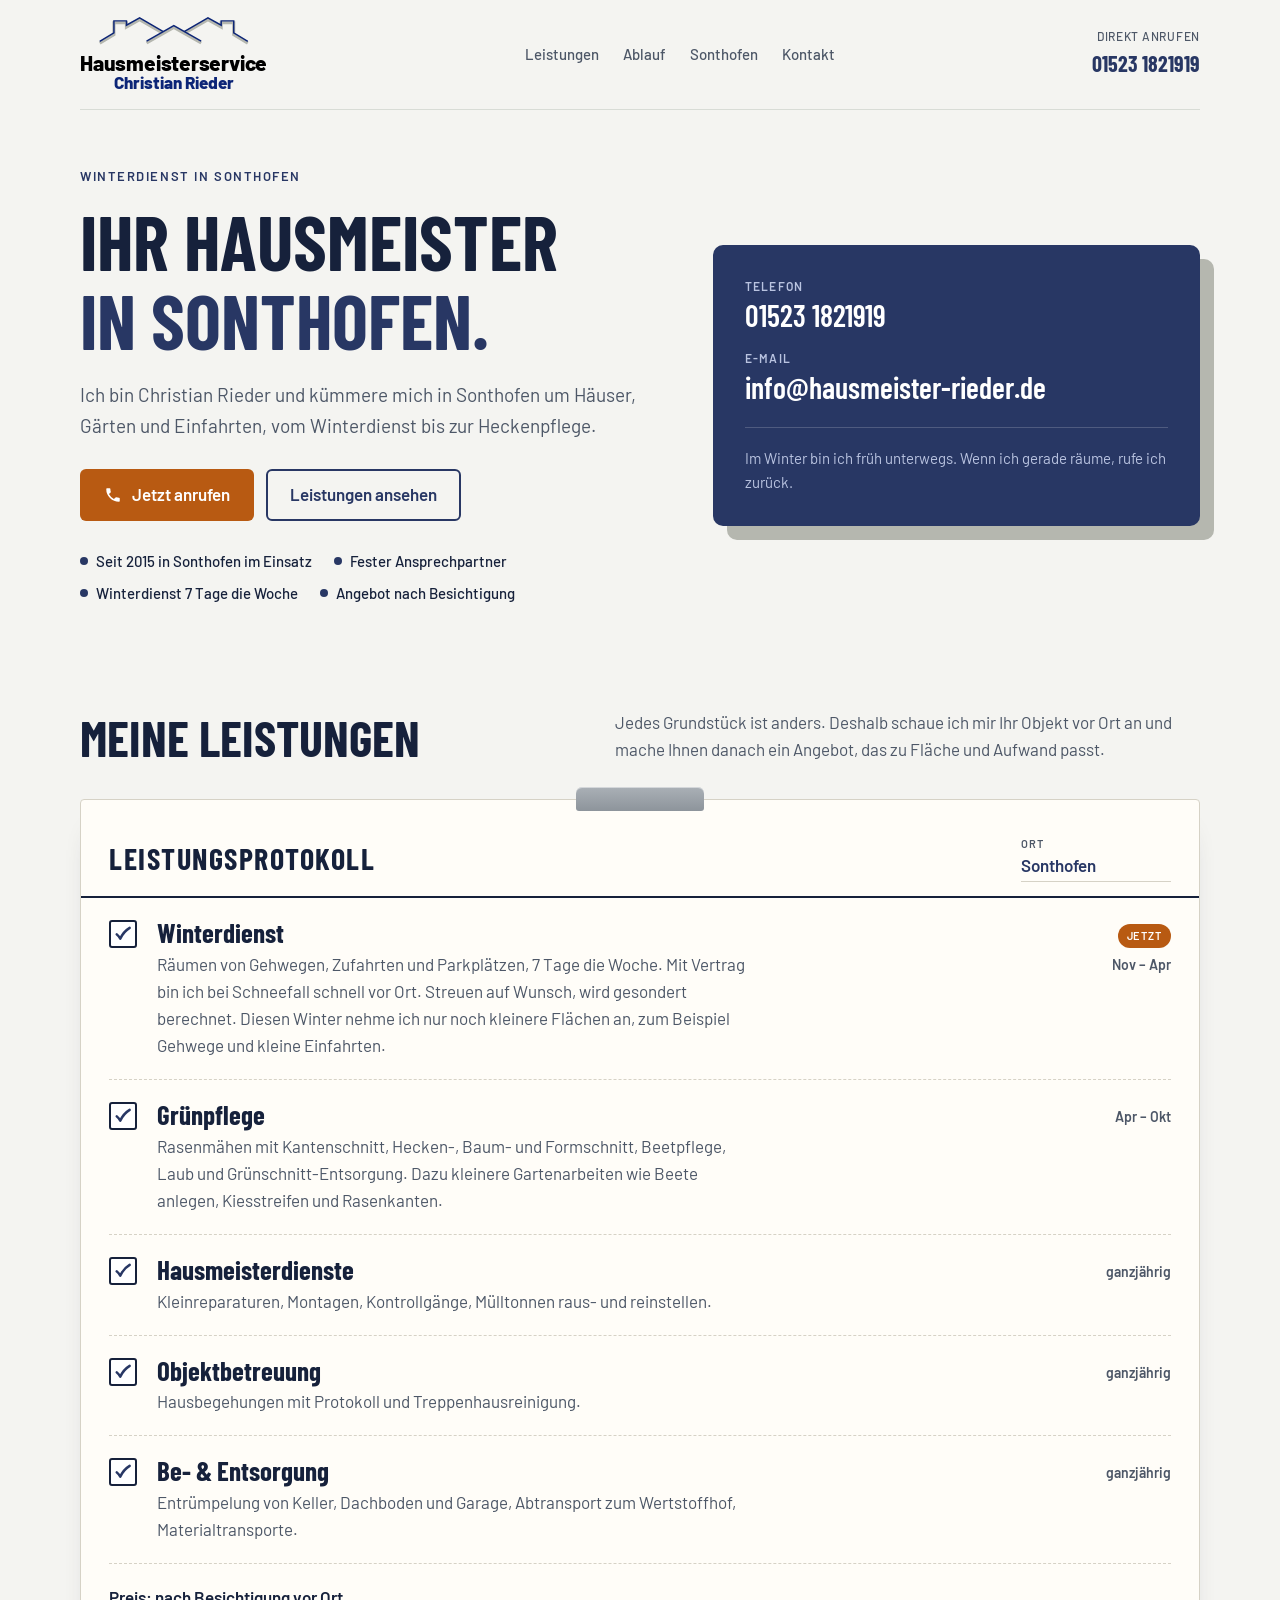
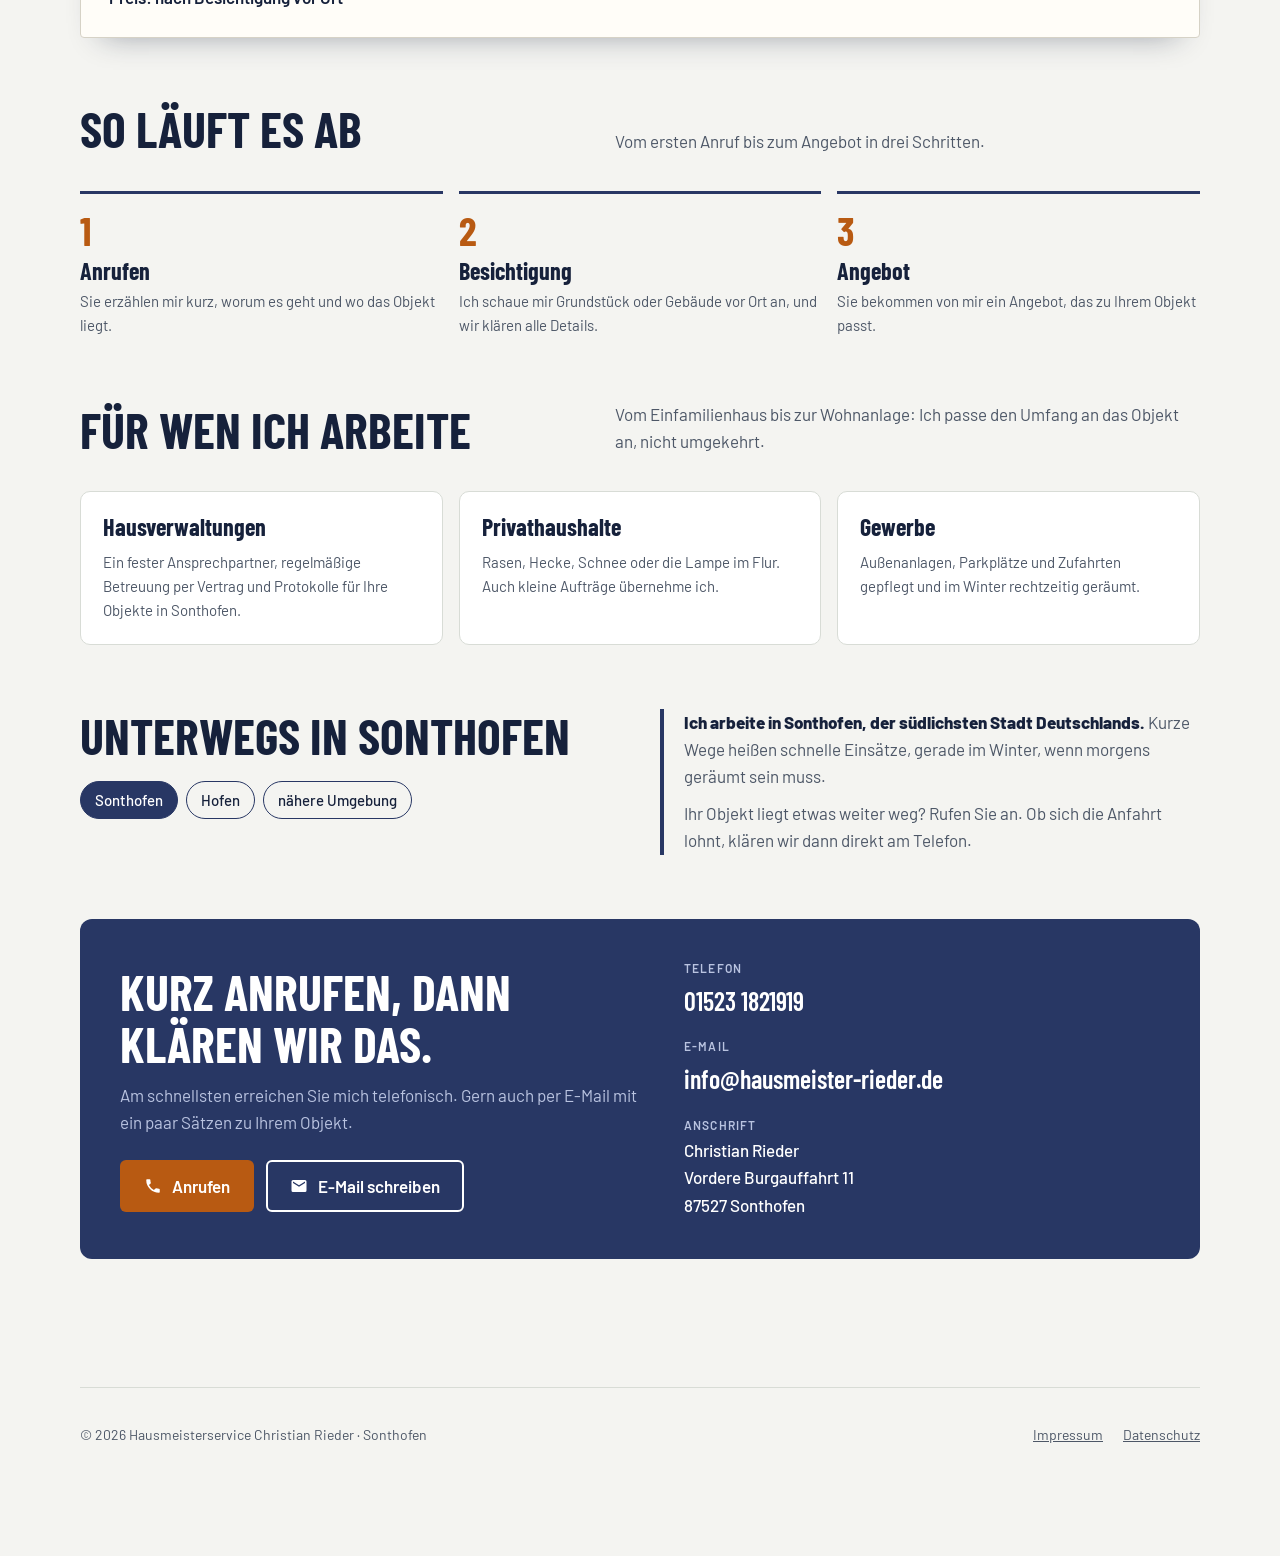
==== commit f604d5f8: "Go-live nach Abnahme durch den Inhaber Sperrseite und noindex entfernt, Spamschutz der E-Mail-Adress" ====
--- a/index.html
+++ b/index.html
@@ -4,14 +4,9 @@
   <meta charset="UTF-8">
   <meta name="viewport" content="width=device-width, initial-scale=1, viewport-fit=cover">
   <title>Hausmeisterservice Christian Rieder – Sonthofen</title>
-  <!-- VORSCHAU-MODUS: Seite ist hinter der Sperrseite und nicht in Google. Zum Freischalten: noindex-Zeile und Sperrseite entfernen (siehe README). -->
-  <meta name="robots" content="noindex, nofollow">
   <script>
     (function () {
       var root = document.documentElement;
-      // Sperrseite: einmal entsperrt, merkt sich der Browser das
-      try { if (localStorage.getItem("preview-ok") !== "1") root.classList.add("locked"); }
-      catch (e) { root.classList.add("locked"); }
       // Saison vor dem ersten Zeichnen setzen: Nov–März = Winter, April–Okt. = Sommer
       var m = new Date().getMonth() + 1;
       root.dataset.season = (m >= 11 || m <= 3) ? "winter" : "summer";
@@ -29,7 +24,7 @@
   <link rel="preload" href="fonts/barlow-condensed-latin-700-normal.woff2" as="font" type="font/woff2" crossorigin>
   <link rel="preload" href="fonts/barlow-latin-800-normal.woff2" as="font" type="font/woff2" crossorigin>
   <link rel="preload" href="fonts/barlow-latin-400-normal.woff2" as="font" type="font/woff2" crossorigin>
-  <link rel="stylesheet" href="css/style.css?v=20261025a">
+  <link rel="stylesheet" href="css/style.css?v=20261025b">
   <script type="application/ld+json">
   {
     "@context": "https://schema.org",
@@ -38,7 +33,6 @@
     "founder": { "@type": "Person", "name": "Christian Rieder" },
     "url": "https://hausmeister-rieder.de/",
     "telephone": "+49 1523 1821919",
-    "email": "info@hausmeister-rieder.de",
     "address": {
       "@type": "PostalAddress",
       "streetAddress": "Vordere Burgauffahrt 11",
@@ -61,24 +55,6 @@
   <symbol id="check" viewBox="0 0 24 24"><path fill="none" stroke="currentColor" stroke-width="3" stroke-linecap="round" stroke-linejoin="round" d="M4.5 12.5c1.6 1.4 3 3 4.2 5.1C11.6 11.4 15 7.6 20 4.6"/></symbol>
 </svg>
 
-<!-- Sperrseite (Vorschau-Modus) -->
-<div id="gate" role="dialog" aria-labelledby="gate-title">
-  <div class="gate-box">
-    <img class="gate-roofs" src="img/logo-roofs.svg" alt="" width="164" height="30">
-    <p class="gate-name">Hausmeisterservice Christian Rieder</p>
-    <h1 id="gate-title">Diese Website ist im Aufbau.</h1>
-    <form id="gate-form" autocomplete="off">
-      <label for="gate-pw">Vorschau-Passwort</label>
-      <div class="gate-row">
-        <input id="gate-pw" type="password" required>
-        <button class="btn btn-call" type="submit">Öffnen</button>
-      </div>
-      <p id="gate-msg" class="gate-msg" hidden>Das Passwort stimmt nicht.</p>
-    </form>
-    <nav class="gate-legal" aria-label="Rechtliches"><a href="impressum.html">Impressum</a><a href="datenschutz.html">Datenschutz</a></nav>
-  </div>
-</div>
-
 <header class="top">
   <a class="logo" href="/" aria-label="Hausmeisterservice Christian Rieder, zur Startseite">
     <img class="logo-roofs" src="img/logo-roofs.svg" alt="" width="164" height="30">
@@ -117,7 +93,7 @@
     <aside class="hero-card" aria-label="Kontakt">
       <dl>
         <div><dt>Telefon</dt><dd><a href="tel:+4915231821919">01523 1821919</a></dd></div>
-        <div><dt>E-Mail</dt><dd><a href="mailto:info@hausmeister-rieder.de">info@hausmeister-rieder.de</a></dd></div>
+        <div><dt>E-Mail</dt><dd><a data-u="info" data-d="hausmeister-rieder.de" data-show>info (at) hausmeister-rieder.de</a></dd></div>
       </dl>
       <p class="note">
         <span class="s-winter">Im Winter bin ich früh unterwegs. Wenn ich gerade räume, rufe ich zurück.</span>
@@ -236,12 +212,12 @@
         <p class="lead">Am schnellsten erreichen Sie mich telefonisch. Gern auch per E-Mail mit ein paar Sätzen zu Ihrem Objekt.</p>
         <div class="actions">
           <a class="btn btn-call" href="tel:+4915231821919"><svg aria-hidden="true"><use href="#i-phone"/></svg>Anrufen</a>
-          <a class="btn btn-ghost" href="mailto:info@hausmeister-rieder.de?subject=Anfrage%20%C3%BCber%20die%20Website"><svg aria-hidden="true"><use href="#i-mail"/></svg>E-Mail schreiben</a>
+          <a class="btn btn-ghost" data-u="info" data-d="hausmeister-rieder.de" data-s="Anfrage über die Website"><svg aria-hidden="true"><use href="#i-mail"/></svg>E-Mail schreiben</a>
         </div>
       </div>
       <dl>
         <div><dt>Telefon</dt><dd><a href="tel:+4915231821919">01523 1821919</a></dd></div>
-        <div><dt>E-Mail</dt><dd><a href="mailto:info@hausmeister-rieder.de">info@hausmeister-rieder.de</a></dd></div>
+        <div><dt>E-Mail</dt><dd><a data-u="info" data-d="hausmeister-rieder.de" data-show>info (at) hausmeister-rieder.de</a></dd></div>
         <div><dt>Anschrift</dt><dd class="small">Christian Rieder<br>Vordere Burgauffahrt 11<br>87527 Sonthofen</dd></div>
       </dl>
     </div>
@@ -255,7 +231,7 @@
 
 <div class="callbar">
   <a class="btn btn-call" href="tel:+4915231821919"><svg aria-hidden="true"><use href="#i-phone"/></svg>Anrufen</a>
-  <a class="btn btn-ghost" href="mailto:info@hausmeister-rieder.de?subject=Anfrage%20%C3%BCber%20die%20Website"><svg aria-hidden="true"><use href="#i-mail"/></svg>E-Mail</a>
+  <a class="btn btn-ghost" data-u="info" data-d="hausmeister-rieder.de" data-s="Anfrage über die Website"><svg aria-hidden="true"><use href="#i-mail"/></svg>E-Mail</a>
 </div>
 
 <script>
@@ -267,20 +243,7 @@
   }
   document.getElementById("year").textContent = new Date().getFullYear();
 
-  // Sperrseite: einfacher Hash, damit das Passwort nicht im Klartext im Quelltext steht.
-  // Kein echter Zugriffsschutz – hält nur zufällige Besucher fern.
-  const GATE_HASH = 1290934104; // Passwort ändern: siehe README
-  const hash = s => [...s].reduce((h, c) => Math.imul(h ^ c.charCodeAt(0), 16777619) >>> 0, 2166136261);
-  document.getElementById("gate-form").addEventListener("submit", e => {
-    e.preventDefault();
-    const pw = document.getElementById("gate-pw").value.trim();
-    if (hash(pw) === GATE_HASH) {
-      try { localStorage.setItem("preview-ok", "1"); } catch (err) {}
-      document.documentElement.classList.remove("locked");
-    } else {
-      document.getElementById("gate-msg").hidden = false;
-    }
-  });
 </script>
+<script src="js/mail.js?v=1" defer></script>
 </body>
 </html>
--- a/css/style.css
+++ b/css/style.css
@@ -194,21 +194,6 @@
 .legal .back { display: inline-block; margin-bottom: 24px; font-weight: 600; text-decoration: none; color: var(--muted); }
 .legal .back:hover { color: var(--brand); }
 
-/* Sperrseite (Vorschau-Modus) */
-#gate { display: none; }
-html.locked body > *:not(#gate):not(.sprite) { display: none !important; }
-html.locked #gate { display: grid; place-items: center; min-height: 100vh; min-height: 100dvh; padding-block: 32px; }
-.gate-box { width: 100%; max-width: 420px; display: grid; gap: 16px; }
-.gate-roofs { width: 140px; height: auto; }
-.gate-name { font-weight: 600; color: var(--muted); }
-.gate-box h1 { font-size: clamp(34px, 8vw, 46px); text-transform: uppercase; }
-#gate-form { display: grid; gap: 8px; margin-top: 8px; }
-#gate-form label { font-size: 14px; font-weight: 600; }
-.gate-row { display: flex; gap: 8px; }
-.gate-row input { flex: 1; min-width: 0; font: 400 17px/1.4 var(--body); color: var(--ink); border: 1px solid #b9c1c9; border-radius: 6px; padding: 12px; background: #fff; }
-.gate-msg { color: #a33a1c; font-size: 14px; font-weight: 600; }
-.gate-legal { display: flex; gap: 20px; font-size: 14px; color: var(--muted); margin-top: 16px; }
-
 /* Fußzeile */
 footer.site { max-width: var(--wrap); margin: 64px auto 0; padding-block: 36px 110px; display: flex; flex-wrap: wrap; justify-content: space-between; gap: 16px; font-size: 14px; color: var(--muted); border-top: 1px solid var(--line); }
 footer.site nav { display: flex; gap: 20px; }
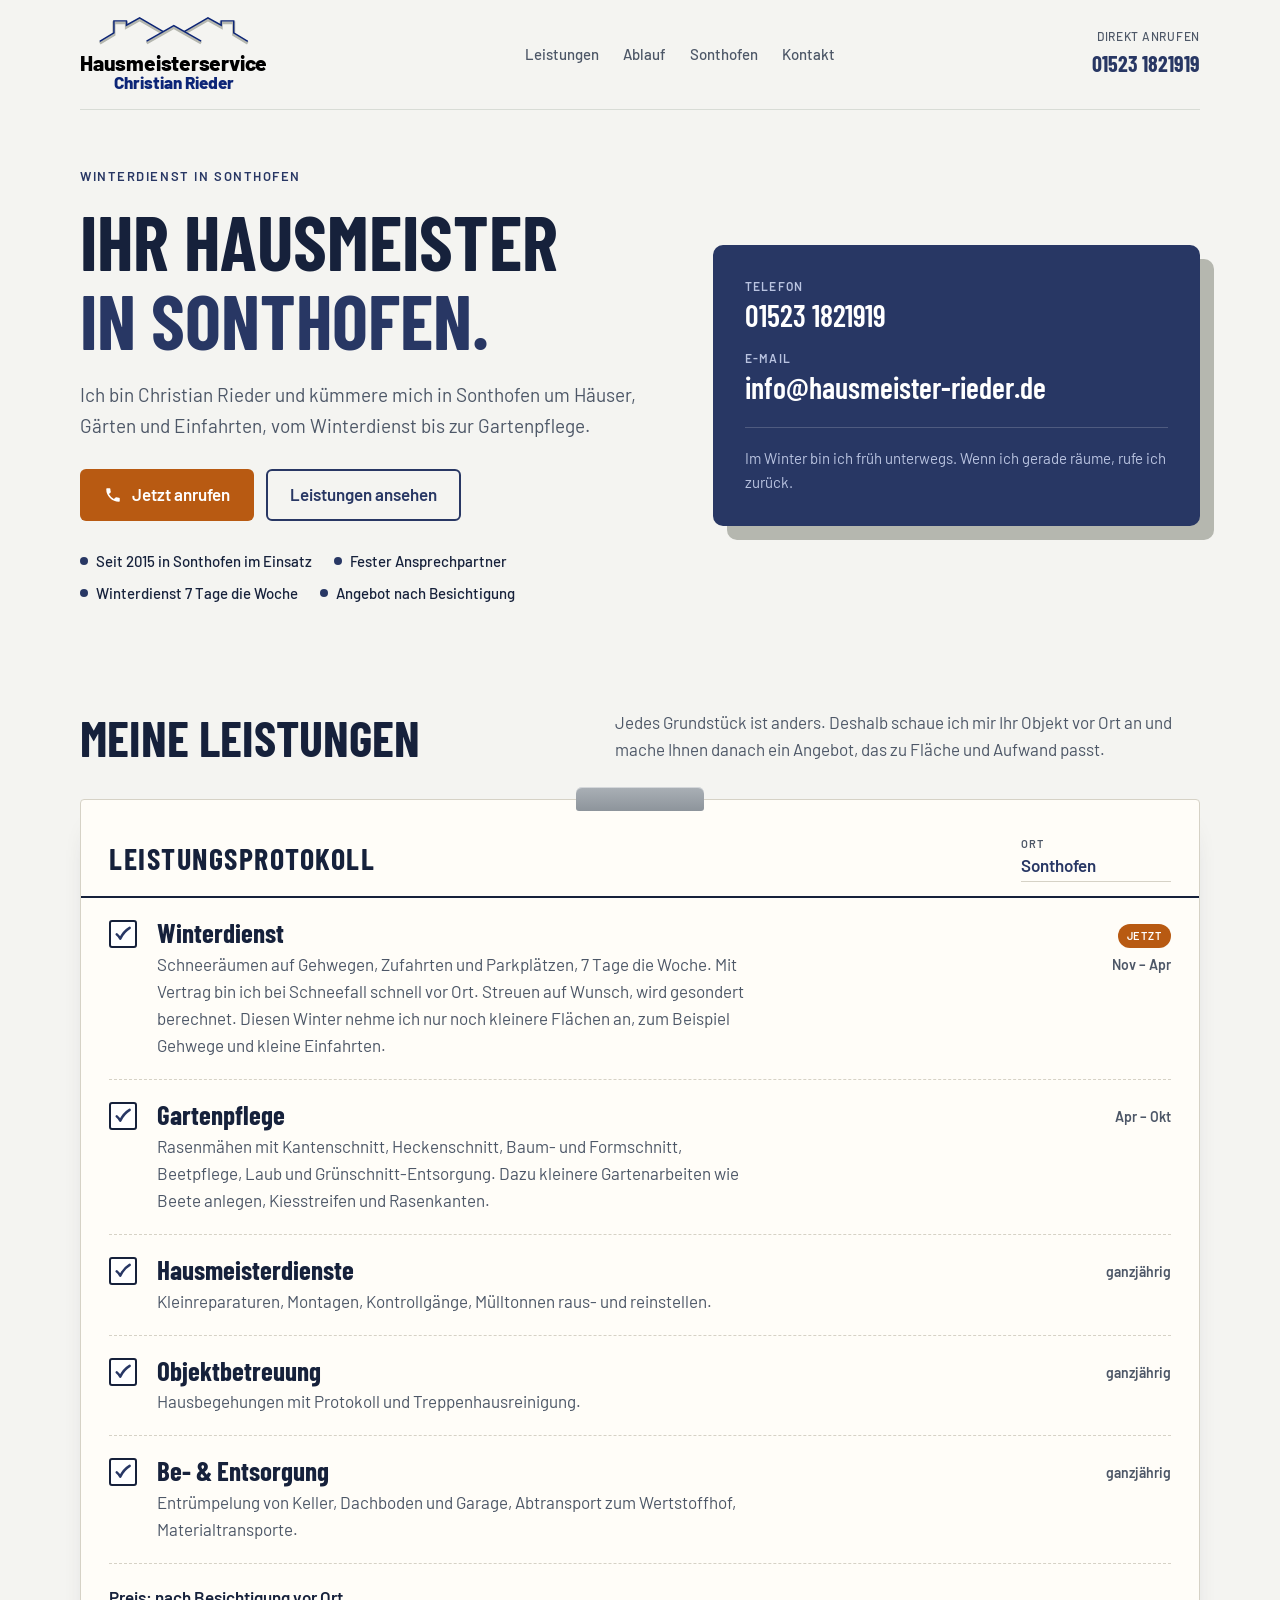
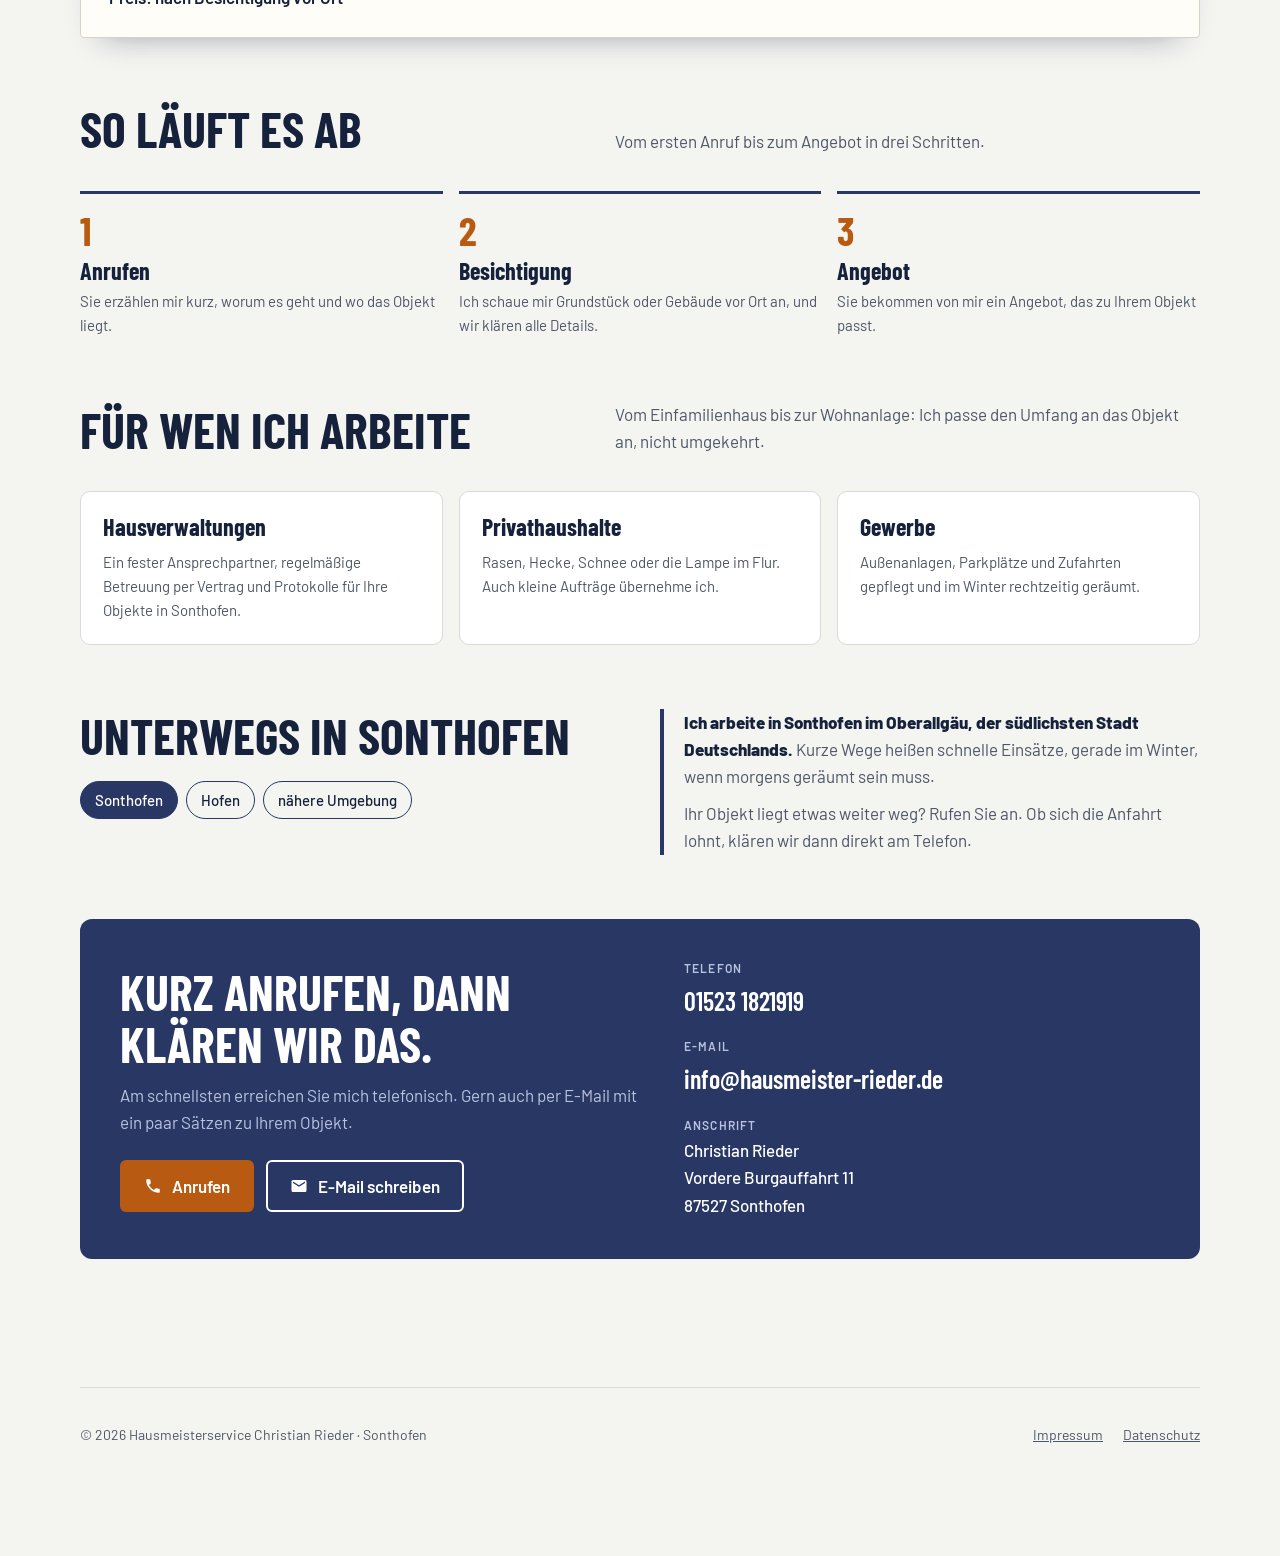
==== commit 5c9c91da: "Suchbegriffe: Kundensprache und Leistungen in Titel und Texten - Titel mit Hauptleistungen (60 Zeich" ====
--- a/index.html
+++ b/index.html
@@ -3,7 +3,7 @@
 <head>
   <meta charset="UTF-8">
   <meta name="viewport" content="width=device-width, initial-scale=1, viewport-fit=cover">
-  <title>Hausmeisterservice Christian Rieder – Sonthofen</title>
+  <title>Hausmeister Sonthofen – Winterdienst &amp; Gartenpflege | Rieder</title>
   <script>
     (function () {
       var root = document.documentElement;
@@ -12,12 +12,12 @@
       root.dataset.season = (m >= 11 || m <= 3) ? "winter" : "summer";
     })();
   </script>
-  <meta name="description" content="Christian Rieder, Hausmeisterservice in Sonthofen: Winterdienst, Grünpflege, Hausmeisterdienste, Objektbetreuung sowie Be- und Entsorgung. Fester Ansprechpartner vor Ort.">
+  <meta name="description" content="Hausmeisterservice in Sonthofen: Winterdienst und Schneeräumen, Gartenpflege mit Rasenmähen und Heckenschnitt, Objektbetreuung, Entrümpelung.">
   <link rel="canonical" href="https://hausmeister-rieder.de/">
   <meta property="og:type" content="website">
   <meta property="og:locale" content="de_DE">
-  <meta property="og:title" content="Hausmeisterservice Christian Rieder – Sonthofen">
-  <meta property="og:description" content="Winterdienst, Grünpflege, Hausmeisterdienste und Objektbetreuung in Sonthofen. Fester Ansprechpartner vor Ort.">
+  <meta property="og:title" content="Hausmeister Sonthofen – Winterdienst &amp; Gartenpflege | Rieder">
+  <meta property="og:description" content="Winterdienst, Gartenpflege, Hausmeisterdienste und Objektbetreuung in Sonthofen. Fester Ansprechpartner vor Ort.">
   <meta property="og:url" content="https://hausmeister-rieder.de/">
   <meta name="theme-color" content="#283764">
   <link rel="icon" href="img/favicon.svg" type="image/svg+xml">
@@ -42,7 +42,7 @@
       "addressCountry": "DE"
     },
     "areaServed": ["Sonthofen", "Hofen"],
-    "knowsAbout": ["Hausmeisterdienste", "Winterdienst", "Grünpflege", "Objektbetreuung", "Entrümpelung"]
+    "knowsAbout": ["Hausmeisterdienste", "Winterdienst", "Schneeräumung", "Gartenpflege", "Rasenmähen", "Heckenschnitt", "Objektbetreuung", "Treppenhausreinigung", "Entrümpelung"]
   }
   </script>
 </head>
@@ -75,10 +75,10 @@
     <div>
       <p class="eyebrow">
         <span class="s-winter">Winterdienst in Sonthofen</span>
-        <span class="s-summer">Grünpflege in Sonthofen</span>
+        <span class="s-summer">Gartenpflege in Sonthofen</span>
       </p>
       <h1>Ihr Hausmeister<em>in Sonthofen.</em></h1>
-      <p class="hero-lead">Ich bin Christian Rieder und kümmere mich in Sonthofen um Häuser, Gärten und Einfahrten, vom Winterdienst bis zur Heckenpflege.</p>
+      <p class="hero-lead">Ich bin Christian Rieder und kümmere mich in Sonthofen um Häuser, Gärten und Einfahrten, vom Winterdienst bis zur Gartenpflege.</p>
       <div class="actions">
         <a class="btn btn-call" href="tel:+4915231821919"><svg aria-hidden="true"><use href="#i-phone"/></svg>Jetzt anrufen</a>
         <a class="btn btn-ghost" href="#leistungen">Leistungen ansehen</a>
@@ -121,15 +121,15 @@
           <svg class="tick" aria-hidden="true"><use href="#check"/></svg>
           <div class="prow-main">
             <h3>Winterdienst</h3>
-            <p>Räumen von Gehwegen, Zufahrten und Parkplätzen, 7 Tage die Woche. Mit Vertrag bin ich bei Schneefall schnell vor Ort. Streuen auf Wunsch, wird gesondert berechnet. Diesen Winter nehme ich nur noch kleinere Flächen an, zum Beispiel Gehwege und kleine Einfahrten.</p>
+            <p>Schneeräumen auf Gehwegen, Zufahrten und Parkplätzen, 7 Tage die Woche. Mit Vertrag bin ich bei Schneefall schnell vor Ort. Streuen auf Wunsch, wird gesondert berechnet. Diesen Winter nehme ich nur noch kleinere Flächen an, zum Beispiel Gehwege und kleine Einfahrten.</p>
           </div>
           <p class="prow-season"><span class="now">jetzt</span>Nov – Apr</p>
         </li>
         <li class="prow" data-months="4,5,6,7,8,9,10">
           <svg class="tick" aria-hidden="true"><use href="#check"/></svg>
           <div class="prow-main">
-            <h3>Grünpflege</h3>
-            <p>Rasenmähen mit Kantenschnitt, Hecken-, Baum- und Formschnitt, Beetpflege, Laub und Grünschnitt-Entsorgung. Dazu kleinere Gartenarbeiten wie Beete anlegen, Kiesstreifen und Rasenkanten.</p>
+            <h3>Gartenpflege</h3>
+            <p>Rasenmähen mit Kantenschnitt, Heckenschnitt, Baum- und Formschnitt, Beetpflege, Laub und Grünschnitt-Entsorgung. Dazu kleinere Gartenarbeiten wie Beete anlegen, Kiesstreifen und Rasenkanten.</p>
           </div>
           <p class="prow-season"><span class="now">jetzt</span>Apr – Okt</p>
         </li>
@@ -199,7 +199,7 @@
         </ul>
       </div>
       <div class="area-text">
-        <p><strong>Ich arbeite in Sonthofen, der südlichsten Stadt Deutschlands.</strong> Kurze Wege heißen schnelle Einsätze, gerade im Winter, wenn morgens geräumt sein muss.</p>
+        <p><strong>Ich arbeite in Sonthofen im Oberallgäu, der südlichsten Stadt Deutschlands.</strong> Kurze Wege heißen schnelle Einsätze, gerade im Winter, wenn morgens geräumt sein muss.</p>
         <p>Ihr Objekt liegt etwas weiter weg? Rufen Sie an. Ob sich die Anfahrt lohnt, klären wir dann direkt am Telefon.</p>
       </div>
     </div>
